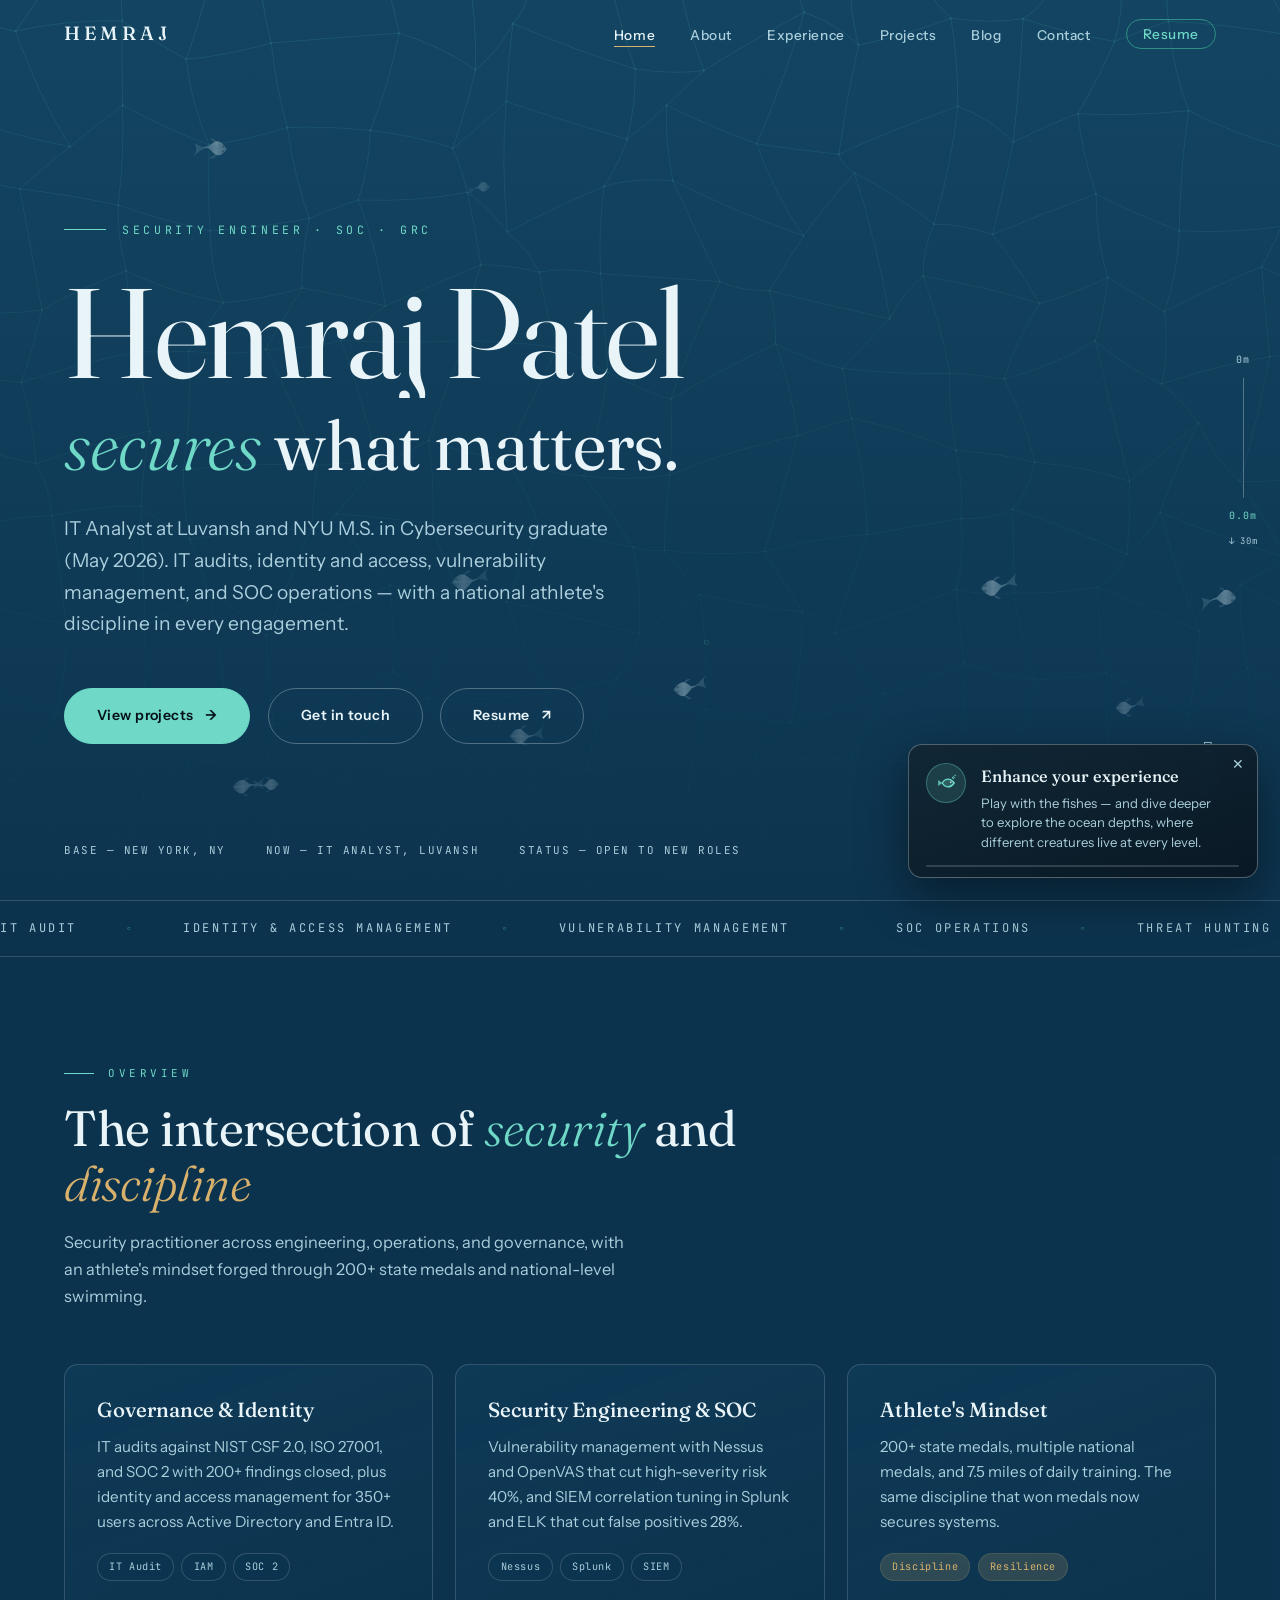
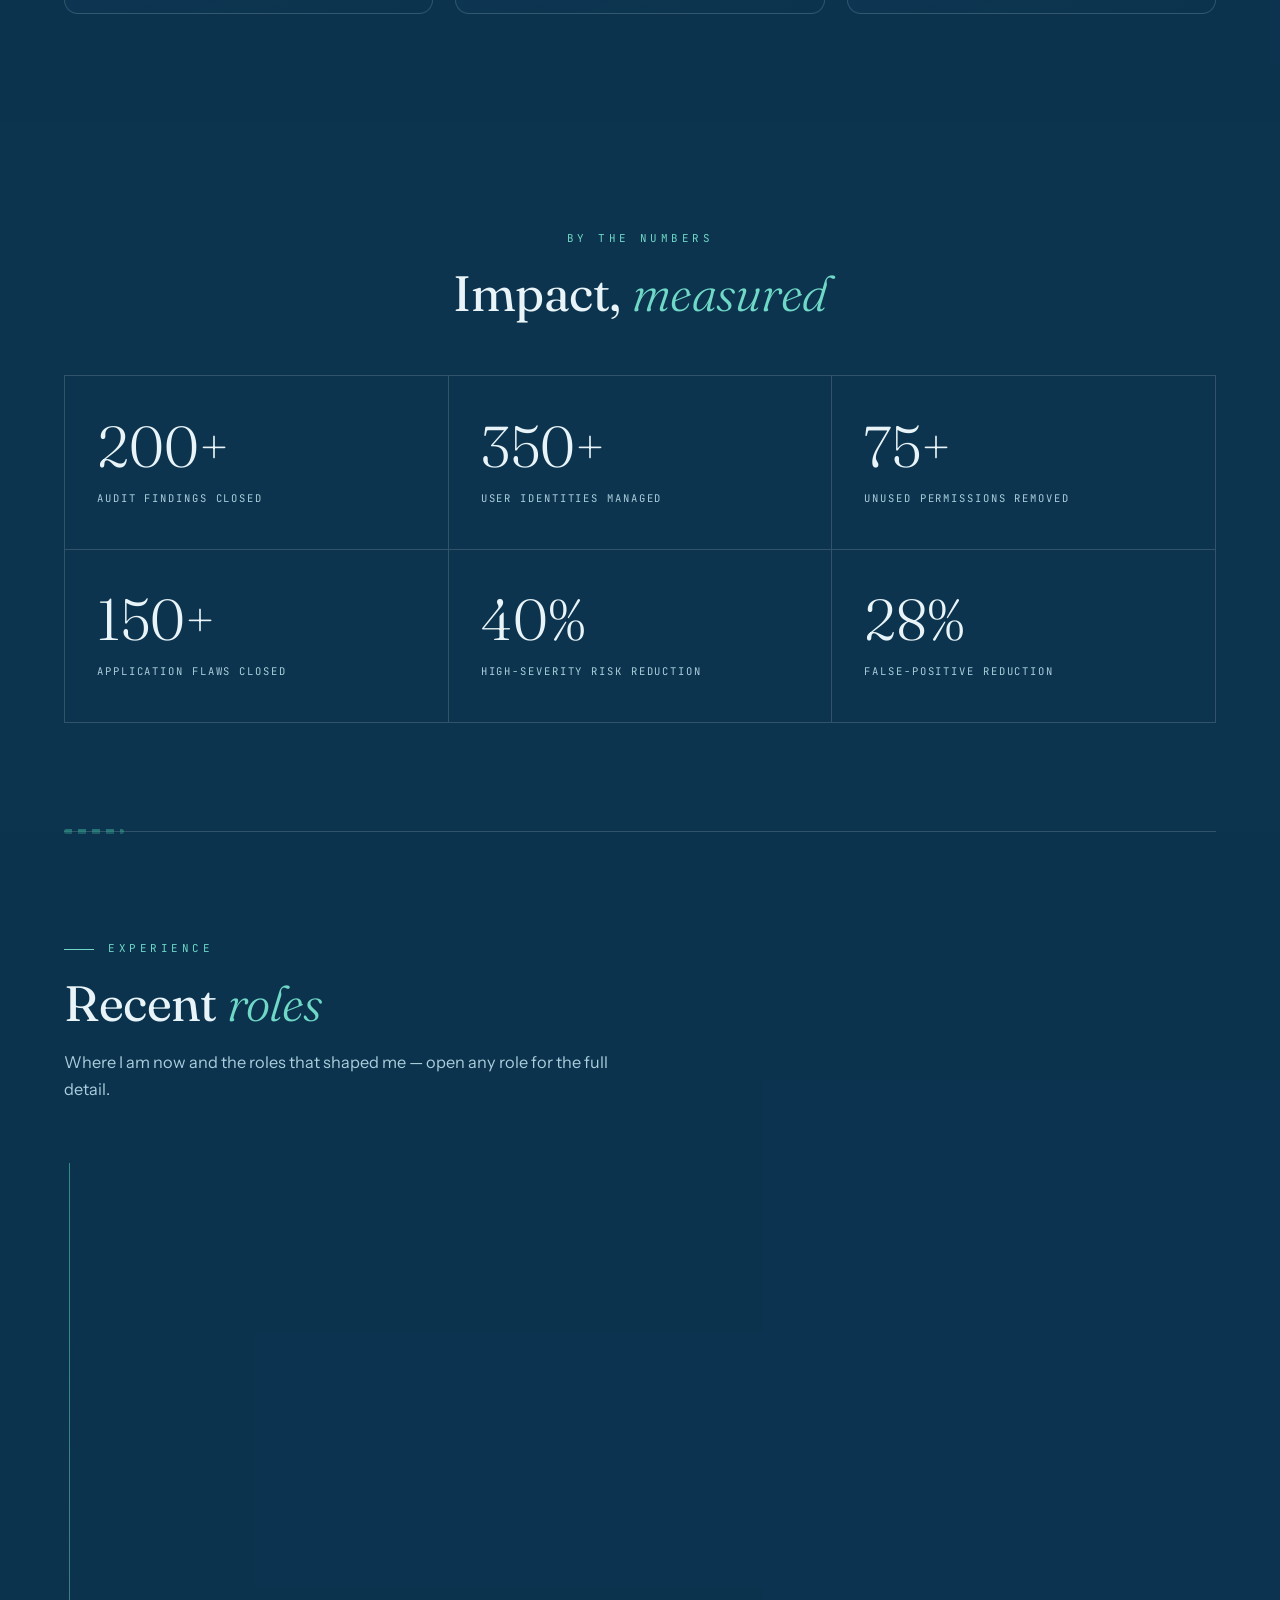
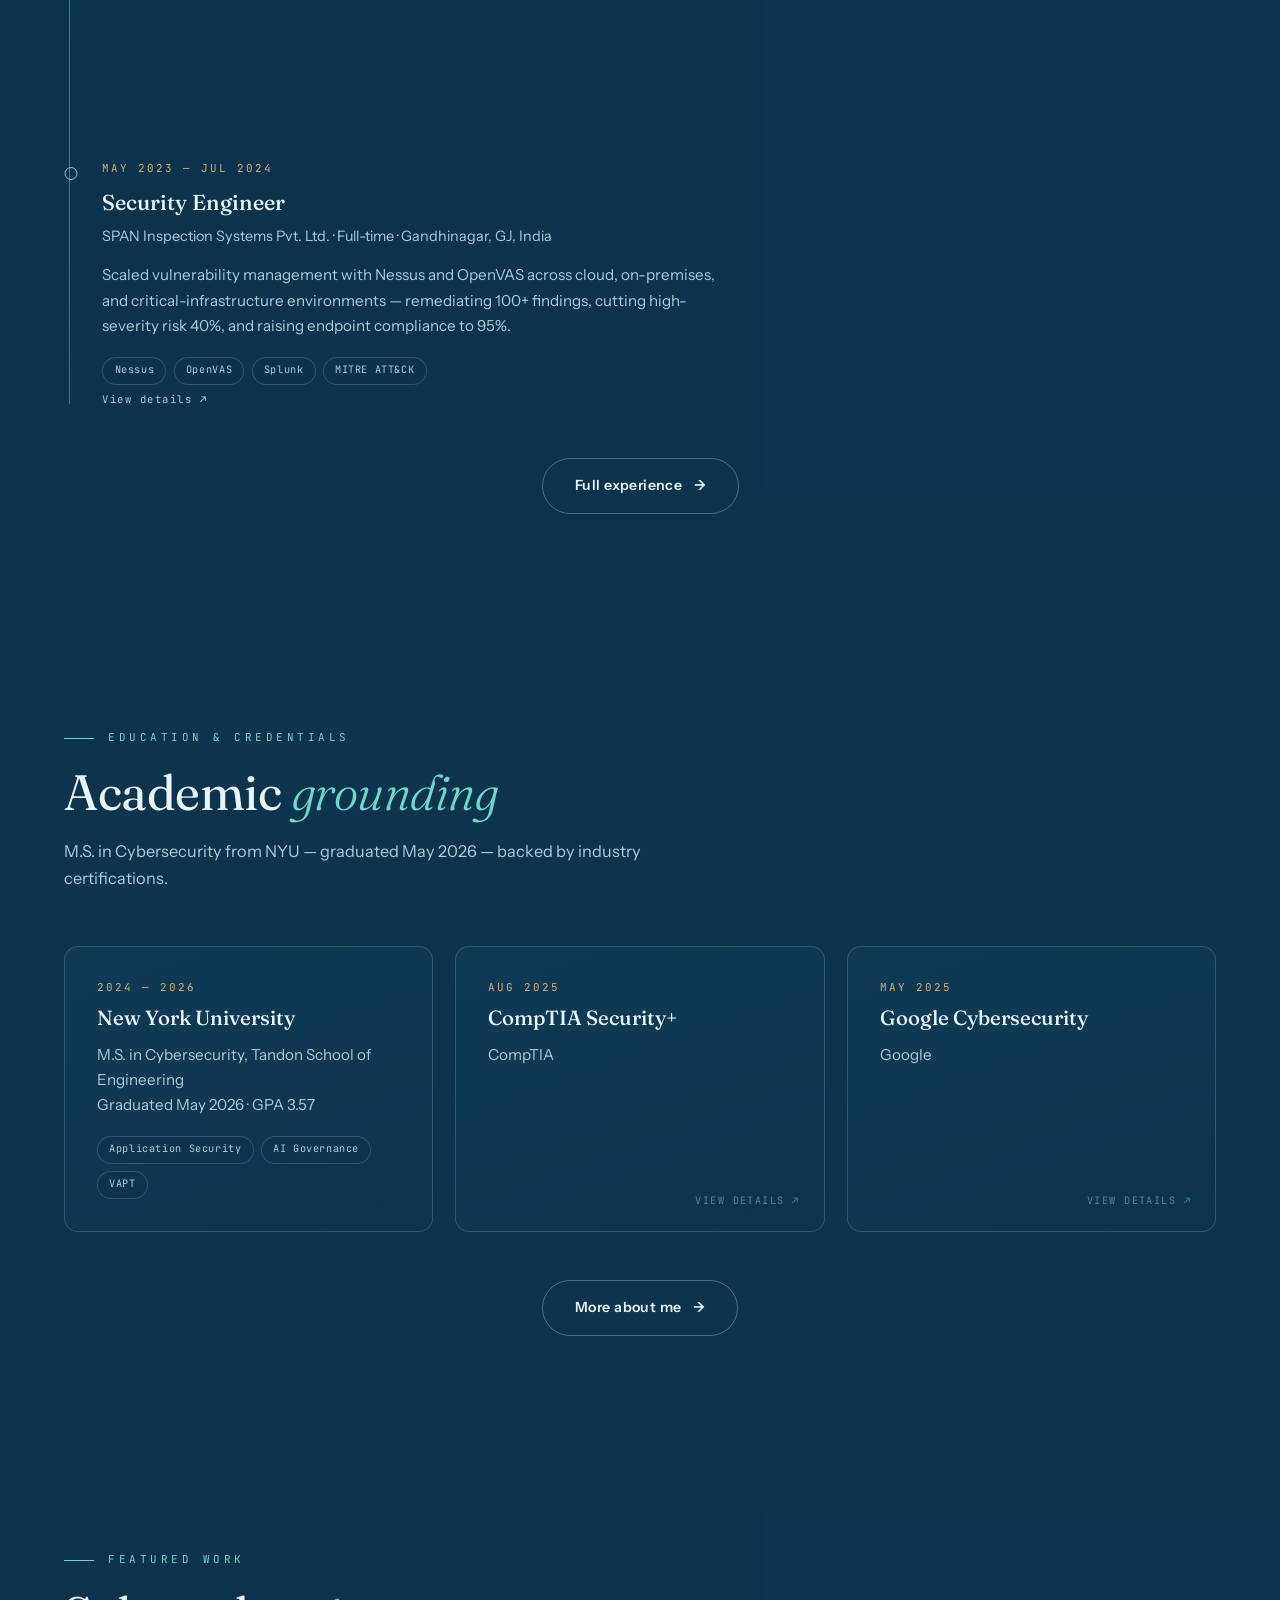
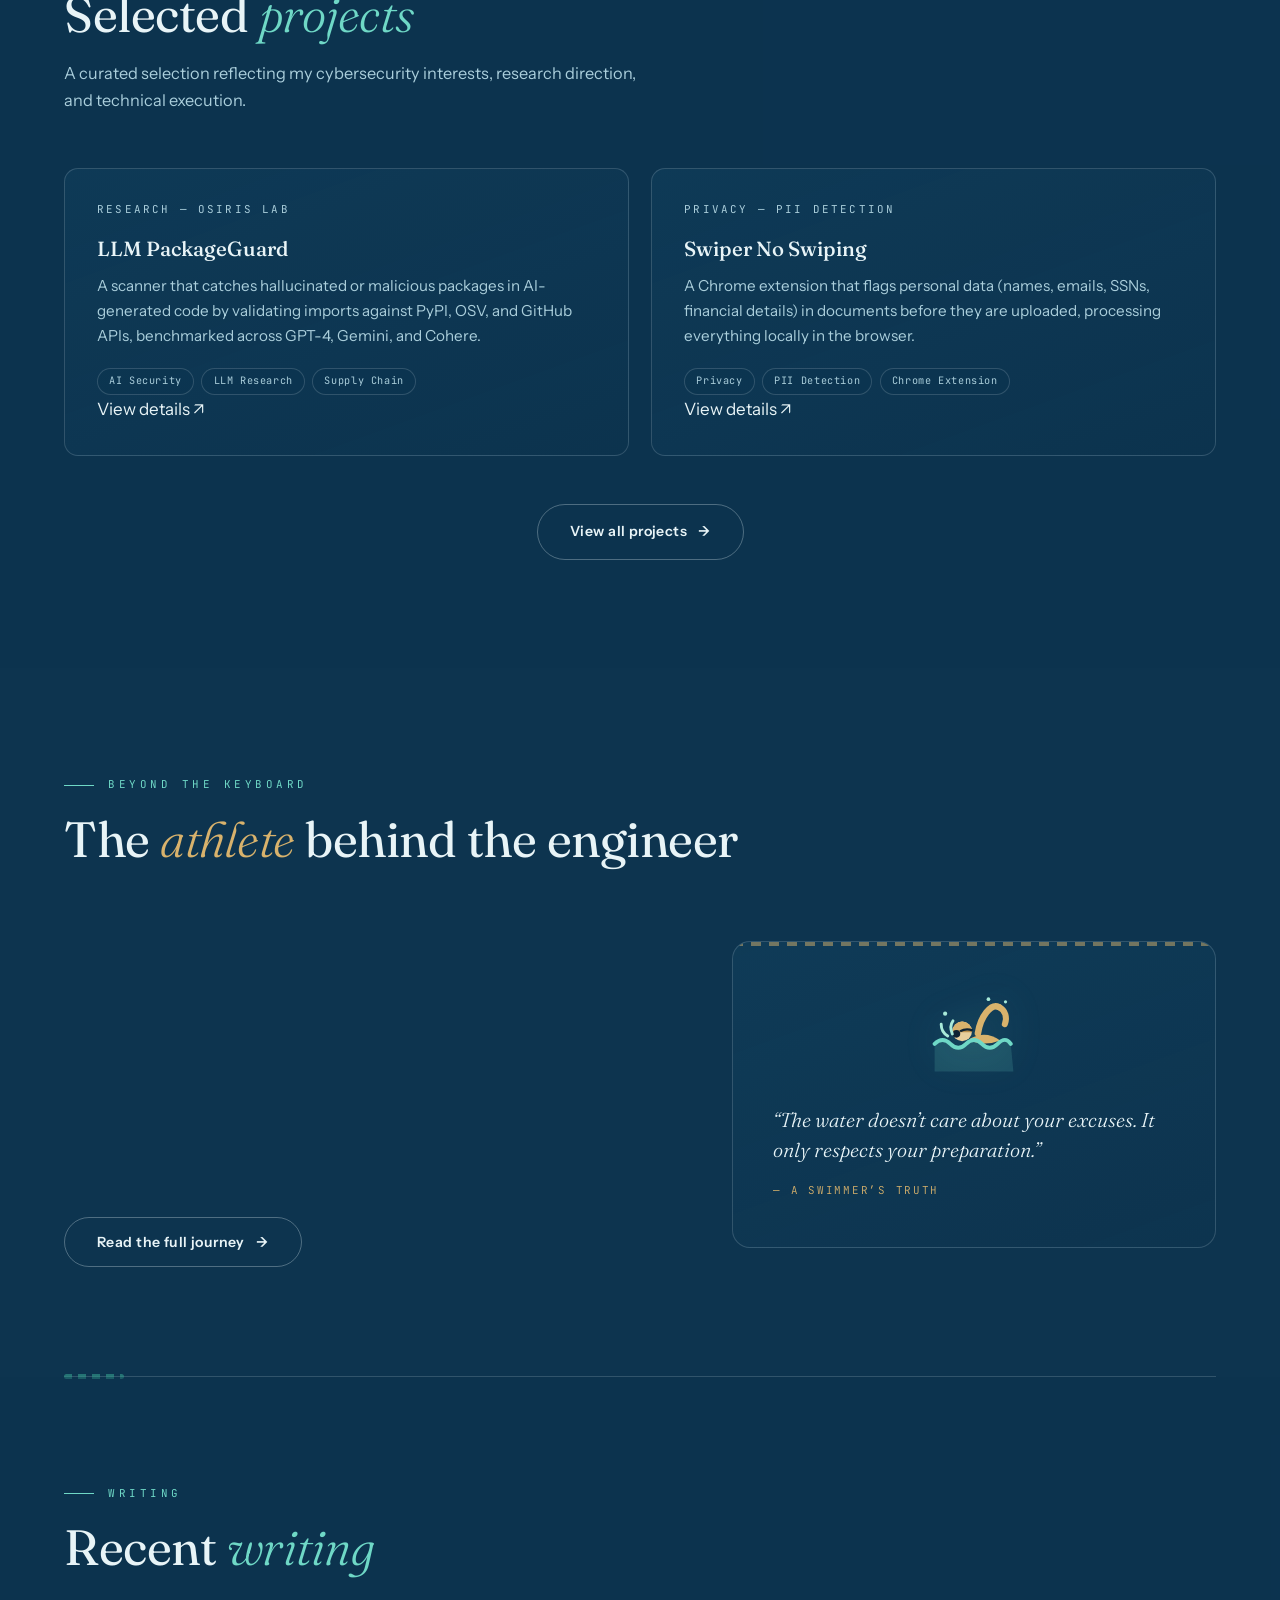
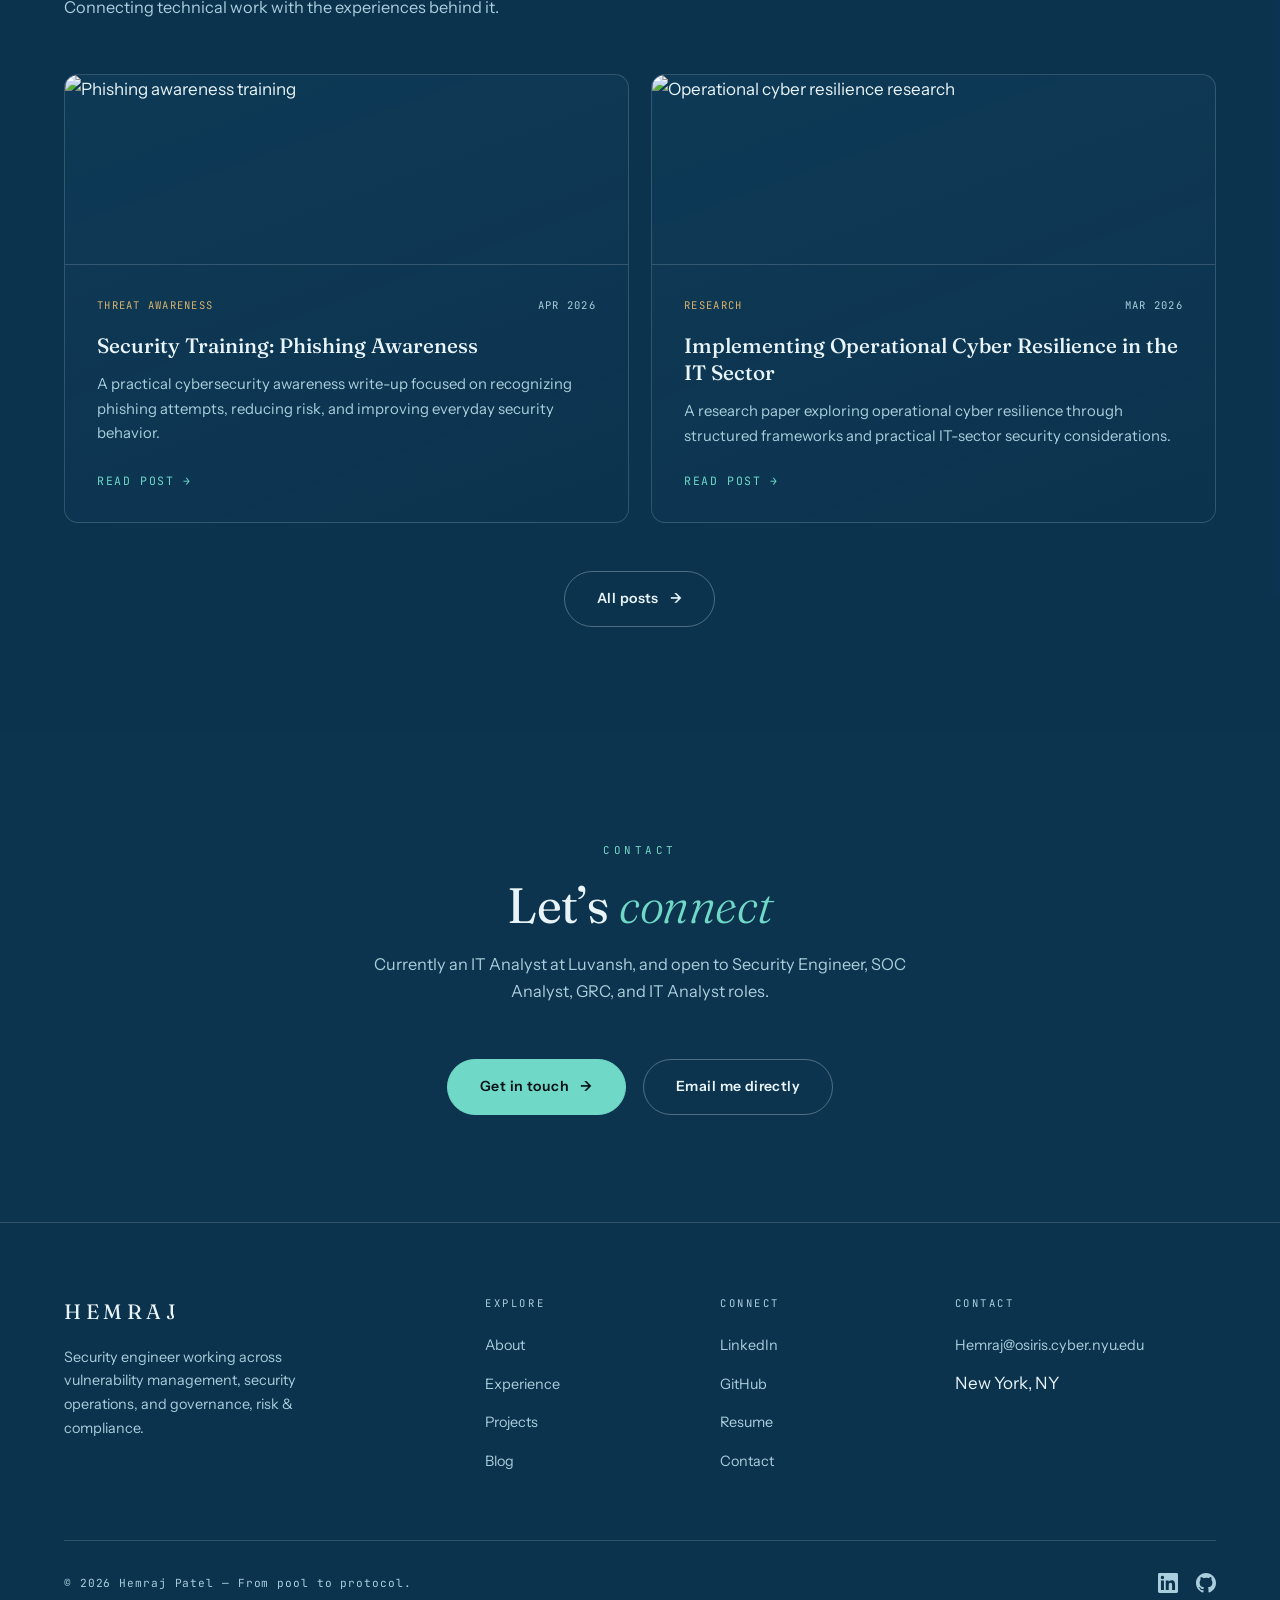
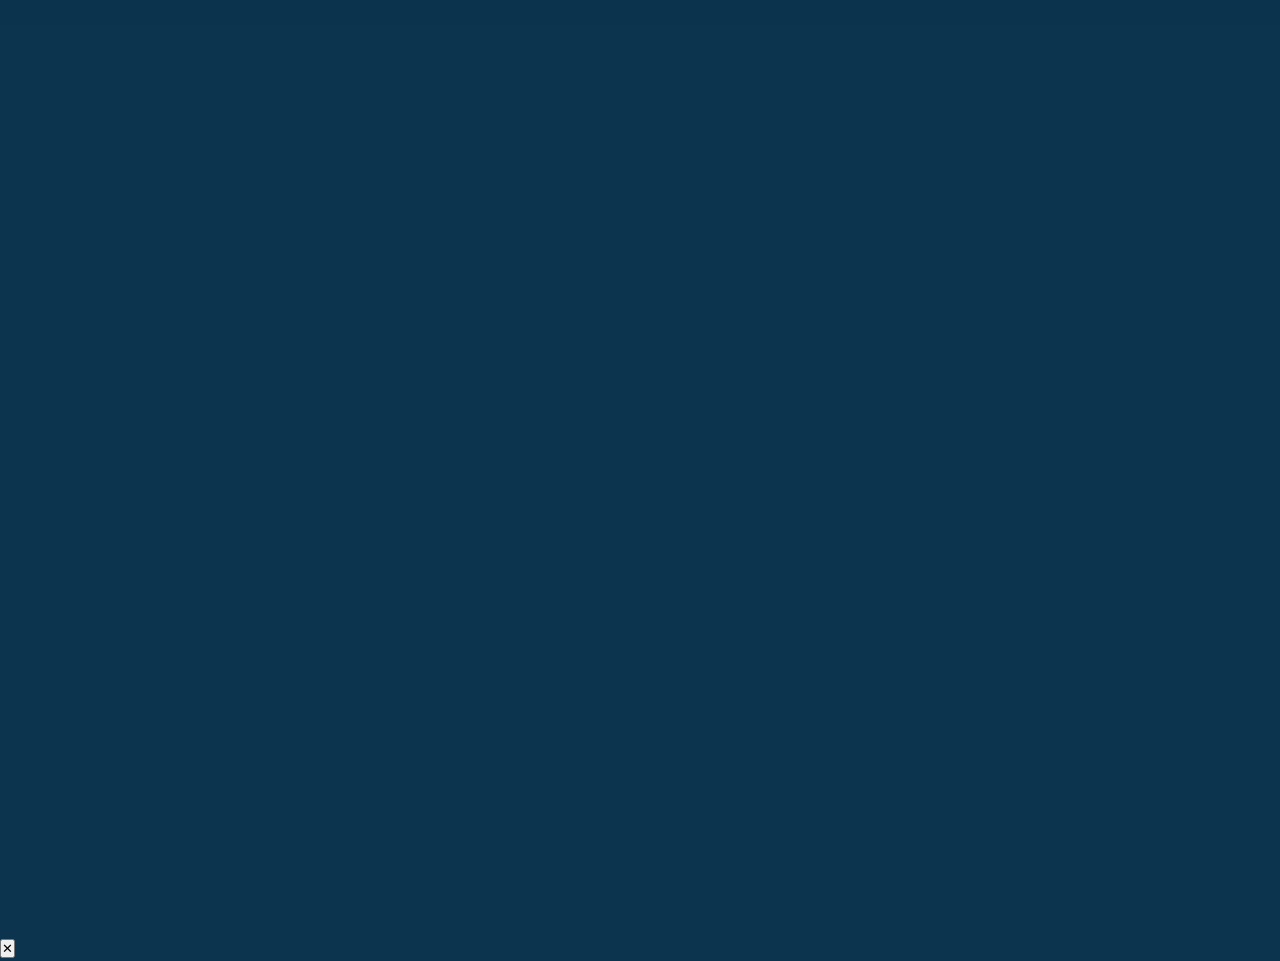
==== index.html @ 375092af "Add Luvansh role, align site with latest resume, fix fish speed on fast screens - Add IT Analyst at " ====
<!DOCTYPE html>
<html lang="en">
<head>
  <meta charset="UTF-8">
  <meta name="viewport" content="width=device-width, initial-scale=1.0">
  <title>Hemraj Patel — Security Engineer · SOC · GRC</title>
  <meta name="description" content="IT Analyst at Luvansh and NYU M.S. in Cybersecurity graduate (May 2026). Security engineering, SOC operations, and governance, risk &amp; compliance.">
  <meta name="theme-color" content="#134563">
  <link rel="canonical" href="https://hemrajpatel.me/">
  <meta property="og:title" content="Hemraj Patel — Security Engineer · SOC · GRC">
  <meta property="og:description" content="IT Analyst at Luvansh and NYU M.S. in Cybersecurity graduate (May 2026). Security engineering, SOC operations, and governance, risk &amp; compliance.">
  <meta property="og:type" content="website">
  <meta property="og:site_name" content="Hemraj Patel">
  <meta property="og:url" content="https://hemrajpatel.me/">
  <meta property="og:image" content="https://hemrajpatel.me/media/og-image.png">
  <meta property="og:image:width" content="1200">
  <meta property="og:image:height" content="630">
  <meta property="og:image:alt" content="Hemraj Patel — secures what matters.">
  <meta name="twitter:card" content="summary_large_image">
  <meta name="twitter:title" content="Hemraj Patel — Security Engineer · SOC · GRC">
  <meta name="twitter:description" content="IT Analyst at Luvansh and NYU M.S. in Cybersecurity graduate (May 2026). Security engineering, SOC operations, and governance, risk &amp; compliance.">
  <meta name="twitter:image" content="https://hemrajpatel.me/media/og-image.png">
  <link rel="icon" href="data:image/svg+xml,%3Csvg xmlns='http://www.w3.org/2000/svg' viewBox='0 0 64 64'%3E%3Crect width='64' height='64' rx='14' fill='%23081521'/%3E%3Cpath d='M32 8 L52 15 V30 C52 44 43 52 32 56 C21 52 12 44 12 30 V15 Z' fill='none' stroke='%236fd8c6' stroke-width='3.5' stroke-linejoin='round'/%3E%3Cpath d='M23 31 L29 37 L42 24' fill='none' stroke='%23d8b26c' stroke-width='4' stroke-linecap='round' stroke-linejoin='round'/%3E%3C/svg%3E">
  <link rel="stylesheet" href="css/style.css">
  <link rel="stylesheet" href="css/ui.css">
  <!-- the intro loader plays once per visit; later pages skip it -->
  <script>try { if (sessionStorage.getItem('hp-dived')) document.documentElement.classList.add('dived'); } catch (e) {}</script>
</head>
<body>
  <div class="loader">
    <div class="loader-text">HEMRAJ</div>
    <div class="loader-bar"></div>
  </div>

  <canvas id="caustics-canvas" aria-hidden="true"></canvas>

  <nav class="navbar">
    <a href="./" class="nav-logo">HEMRAJ</a>
    <ul class="nav-links">
      <li><a href="./" class="active">Home</a></li>
      <li><a href="about">About</a></li>
      <li><a href="experience">Experience</a></li>
      <li><a href="projects">Projects</a></li>
      <li><a href="blog">Blog</a></li>
      <li><a href="contact">Contact</a></li>
      <li><a href="media/Hemraj_Patel_Resume.pdf" class="nav-resume" target="_blank" rel="noopener">Resume</a></li>
    </ul>
    <button class="mobile-menu-btn" aria-label="Toggle menu" aria-expanded="false">
      <svg width="24" height="24" fill="none" stroke="currentColor" stroke-width="2" viewBox="0 0 24 24"><path stroke-linecap="round" stroke-linejoin="round" d="M4 6h16M4 12h16M4 18h16"/></svg>
    </button>
  </nav>

  <header class="hero">
    <div class="hero-content">
      <div class="hero-label">Security Engineer &middot; SOC &middot; GRC</div>
      <h1 class="hero-title">
        <span class="line line-name"><span>Hemraj Patel</span></span>
        <span class="line line-tag"><span><em class="accent">secures</em> what matters.</span></span>
      </h1>
      <p class="hero-subtitle">IT Analyst at Luvansh and NYU M.S. in Cybersecurity graduate (May 2026). IT audits, identity and access, vulnerability management, and SOC operations — with a national athlete's discipline in every engagement.</p>
      <div class="hero-cta">
        <a href="projects" class="btn btn-primary">View projects <span class="arrow">→</span></a>
        <a href="contact" class="btn btn-outline">Get in touch</a>
        <a href="media/Hemraj_Patel_Resume.pdf" class="btn btn-outline" target="_blank" rel="noopener">Resume <span aria-hidden="true">&#8599;</span></a>
      </div>
    </div>
    <div class="hero-meta">
      <span>Base — <b>New York, NY</b></span>
      <span>Now — <b>IT Analyst, Luvansh</b></span>
      <span>Status — <b>Open to new roles</b></span>
    </div>
    <div class="scroll-hint">Descend</div>
  </header>

  <div class="marquee" aria-hidden="true">
    <div class="marquee-track">
      <span class="marquee-item">IT Audit</span>
      <span class="marquee-item">Identity &amp; Access Management</span>
      <span class="marquee-item">Vulnerability Management</span>
      <span class="marquee-item">SOC Operations</span>
      <span class="marquee-item">Threat Hunting</span>
      <span class="marquee-item">NIST CSF 2.0</span>
      <span class="marquee-item">ISO 27001</span>
      <span class="marquee-item">MITRE ATT&amp;CK</span>
      <span class="marquee-item">Splunk</span>
      <span class="marquee-item">LLM Security</span>
      <span class="marquee-item">Python Automation</span>
    </div>
  </div>

  <section class="section section-alt">
    <div class="section-header reveal">
      <span class="section-label">Overview</span>
      <h2 class="section-title">The intersection of <em>security</em> and <em class="gold">discipline</em></h2>
      <p class="section-desc">Security practitioner across engineering, operations, and governance, with an athlete's mindset forged through 200+ state medals and national-level swimming.</p>
    </div>
    <div class="grid-3 stagger-children">
      <div class="card reveal">
        <div class="card-title">Governance &amp; Identity</div>
        <p class="card-text">IT audits against NIST CSF 2.0, ISO 27001, and SOC 2 with 200+ findings closed, plus identity and access management for 350+ users across Active Directory and Entra ID.</p>
        <div class="card-tags">
          <span class="tag">IT Audit</span>
          <span class="tag">IAM</span>
          <span class="tag">SOC 2</span>
        </div>
      </div>
      <div class="card reveal">
        <div class="card-title">Security Engineering &amp; SOC</div>
        <p class="card-text">Vulnerability management with Nessus and OpenVAS that cut high-severity risk 40%, and SIEM correlation tuning in Splunk and ELK that cut false positives 28%.</p>
        <div class="card-tags">
          <span class="tag">Nessus</span>
          <span class="tag">Splunk</span>
          <span class="tag">SIEM</span>
        </div>
      </div>
      <div class="card reveal">
        <div class="card-title">Athlete's Mindset</div>
        <p class="card-text">200+ state medals, multiple national medals, and 7.5 miles of daily training. The same discipline that won medals now secures systems.</p>
        <div class="card-tags">
          <span class="tag gold">Discipline</span>
          <span class="tag gold">Resilience</span>
        </div>
      </div>
    </div>
  </section>

  <section class="section">
    <div class="section-header center reveal">
      <span class="section-label">By the numbers</span>
      <h2 class="section-title">Impact, <em>measured</em></h2>
    </div>
    <div class="stats-grid stagger-children">
      <div class="stat-item reveal">
        <div class="stat-number" data-target="200" data-suffix="+">0</div>
        <div class="stat-label">Audit findings closed</div>
      </div>
      <div class="stat-item reveal">
        <div class="stat-number" data-target="350" data-suffix="+">0</div>
        <div class="stat-label">User identities managed</div>
      </div>
      <div class="stat-item reveal">
        <div class="stat-number" data-target="75" data-suffix="+">0</div>
        <div class="stat-label">Unused permissions removed</div>
      </div>
      <div class="stat-item reveal">
        <div class="stat-number" data-target="150" data-suffix="+">0</div>
        <div class="stat-label">Application flaws closed</div>
      </div>
      <div class="stat-item reveal">
        <div class="stat-number" data-target="40" data-suffix="%">0</div>
        <div class="stat-label">High-severity risk reduction</div>
      </div>
      <div class="stat-item reveal">
        <div class="stat-number" data-target="28" data-suffix="%">0</div>
        <div class="stat-label">False-positive reduction</div>
      </div>
    </div>
  </section>

  <div class="lane-divider"></div>

  <section class="section section-alt">
    <div class="section-header reveal">
      <span class="section-label">Experience</span>
      <h2 class="section-title">Recent <em>roles</em></h2>
      <p class="section-desc">Where I am now and the roles that shaped me — open any role for the full detail.</p>
    </div>
    <div class="timeline">
      <div class="timeline-item reveal" data-modal="exp-luvansh">
        <div class="timeline-date">Jul 2026 — Present</div>
        <div class="timeline-title">IT Analyst</div>
        <div class="timeline-org">Luvansh &middot; Full-time &middot; New York, NY</div>
        <div class="timeline-desc">
          <p>Run internal IT audits against NIST CSF 2.0, ISO 27001, and SOC 2, manage identity and access for 350+ users across Active Directory and Entra ID, and test an AI chatbot for prompt injection and jailbreaks.</p>
          <div class="card-tags">
            <span class="tag">IT Audit</span>
            <span class="tag">IAM</span>
            <span class="tag">Entra ID</span>
            <span class="tag">AI Red Teaming</span>
          </div>
          <span class="card-more">View details <span aria-hidden="true">&#8599;</span></span>
        </div>
      </div>
      <div class="timeline-item reveal" data-modal="exp-nyu-research">
        <div class="timeline-date">Sep 2024 — May 2026</div>
        <div class="timeline-title">Security Research Assistant</div>
        <div class="timeline-org">New York University &middot; Part-time &middot; New York, NY</div>
        <div class="timeline-desc">
          <p>Led governance and audit-readiness work that raised compliance posture 20%, ran security awareness workshops that lifted phishing detection 30%, and researched adversarial ML threats at the NYU Osiris Lab.</p>
          <div class="card-tags">
            <span class="tag">GRC</span>
            <span class="tag">Security Awareness</span>
            <span class="tag">Adversarial ML</span>
          </div>
          <span class="card-more">View details <span aria-hidden="true">&#8599;</span></span>
        </div>
      </div>
      <div class="timeline-item reveal" data-modal="exp-span">
        <div class="timeline-date">May 2023 — Jul 2024</div>
        <div class="timeline-title">Security Engineer</div>
        <div class="timeline-org">SPAN Inspection Systems Pvt. Ltd. &middot; Full-time &middot; Gandhinagar, GJ, India</div>
        <div class="timeline-desc">
          <p>Scaled vulnerability management with Nessus and OpenVAS across cloud, on-premises, and critical-infrastructure environments — remediating 100+ findings, cutting high-severity risk 40%, and raising endpoint compliance to 95%.</p>
          <div class="card-tags">
            <span class="tag">Nessus</span>
            <span class="tag">OpenVAS</span>
            <span class="tag">Splunk</span>
            <span class="tag">MITRE ATT&amp;CK</span>
          </div>
          <span class="card-more">View details <span aria-hidden="true">&#8599;</span></span>
        </div>
      </div>
    </div>
    <div class="text-center mt-3 reveal">
      <a href="experience" class="btn btn-outline">Full experience <span class="arrow">→</span></a>
    </div>
  </section>

  <section class="section">
    <div class="section-header reveal">
      <span class="section-label">Education &amp; credentials</span>
      <h2 class="section-title">Academic <em>grounding</em></h2>
      <p class="section-desc">M.S. in Cybersecurity from NYU — graduated May 2026 — backed by industry certifications.</p>
    </div>
    <div class="grid-3 stagger-children">
      <div class="card reveal">
        <div class="timeline-date">2024 — 2026</div>
        <div class="card-title">New York University</div>
        <p class="card-text">M.S. in Cybersecurity, Tandon School of Engineering<br>Graduated May 2026 &middot; GPA 3.57</p>
        <div class="card-tags">
          <span class="tag">Application Security</span>
          <span class="tag">AI Governance</span>
          <span class="tag">VAPT</span>
        </div>
      </div>
      <div class="card reveal" data-modal="cert-security-plus">
        <div class="timeline-date">Aug 2025</div>
        <div class="card-title">CompTIA Security+</div>
        <p class="card-text">CompTIA</p>
      </div>
      <div class="card reveal" data-modal="cert-google">
        <div class="timeline-date">May 2025</div>
        <div class="card-title">Google Cybersecurity</div>
        <p class="card-text">Google</p>
      </div>
    </div>
    <div class="text-center mt-3 reveal">
      <a href="about" class="btn btn-outline">More about me <span class="arrow">→</span></a>
    </div>
  </section>

  <section class="section section-alt">
    <div class="section-header reveal">
      <span class="section-label">Featured work</span>
      <h2 class="section-title">Selected <em>projects</em></h2>
      <p class="section-desc">A curated selection reflecting my cybersecurity interests, research direction, and technical execution.</p>
    </div>
    <div class="grid-2 stagger-children">
      <div class="card project-card reveal" data-modal="project-llm">
        <span class="project-index">RESEARCH — OSIRIS LAB</span>
        <div class="card-title">LLM PackageGuard</div>
        <p class="card-text">A scanner that catches hallucinated or malicious packages in AI-generated code by validating imports against PyPI, OSV, and GitHub APIs, benchmarked across GPT-4, Gemini, and Cohere.</p>
        <div class="card-tags">
          <span class="tag">AI Security</span>
          <span class="tag">LLM Research</span>
          <span class="tag">Supply Chain</span>
        </div>
        <span class="card-more">View details <span aria-hidden="true">&#8599;</span></span>
      </div>
      <div class="card project-card reveal" data-modal="project-swiper">
        <span class="project-index">PRIVACY — PII DETECTION</span>
        <div class="card-title">Swiper No Swiping</div>
        <p class="card-text">A Chrome extension that flags personal data (names, emails, SSNs, financial details) in documents before they are uploaded, processing everything locally in the browser.</p>
        <div class="card-tags">
          <span class="tag">Privacy</span>
          <span class="tag">PII Detection</span>
          <span class="tag">Chrome Extension</span>
        </div>
        <span class="card-more">View details <span aria-hidden="true">&#8599;</span></span>
      </div>
    </div>
    <div class="text-center mt-3 reveal">
      <a href="projects" class="btn btn-outline">View all projects <span class="arrow">→</span></a>
    </div>
  </section>

  <section class="section">
    <div class="section-header reveal">
      <span class="section-label">Beyond the keyboard</span>
      <h2 class="section-title">The <em class="gold">athlete</em> behind the engineer</h2>
    </div>
    <div class="split-layout">
      <div class="split-content reveal">
        <h3>From Pool to Protocol</h3>
        <p>Fifteen years of competitive swimming — <strong>200+ state medals, multiple national medals</strong>, and up to 7.5 miles of training a day — forged the discipline, pressure management, and long-game mindset I now bring to security work.</p>
        <p>The last national medal came in 2023. The training never really stopped; it just changed pools.</p>
        <div class="card-tags" style="margin-bottom: 1.8rem;">
          <span class="tag gold">Discipline</span>
          <span class="tag gold">Pressure Management</span>
          <span class="tag gold">The Long Game</span>
        </div>
        <button type="button" class="btn btn-outline" data-modal="athletics-journey">Read the full journey <span class="arrow">→</span></button>
      </div>
      <div class="athletics-visual reveal" style="--d: 0.15s;">
        <div class="icon">
          <svg viewBox="0 0 64 64" fill="none" xmlns="http://www.w3.org/2000/svg" role="img" aria-label="Freestyle swimmer">
            <!-- recovery arm: shoulder, high elbow, hand reaching over -->
            <path d="M35 33 C37 20, 45 10, 51 13" stroke="#d8b26c" stroke-width="5" stroke-linecap="round"/>
            <path d="M51 13 C56 15.5, 57.5 21, 55.5 26" stroke="#d8b26c" stroke-width="4.6" stroke-linecap="round"/>
            <!-- back breaking the surface -->
            <path d="M29 37 Q41 30.5 52 38.5 Q42 42.5 31 39.5 Z" fill="#d8b26c"/>
            <!-- head: swim cap, goggles, cheek in the water -->
            <circle cx="23" cy="31.5" r="7.5" fill="#e8ce9d"/>
            <path d="M15.5 31.5 A7.5 7.5 0 0 1 30.5 31.5 Z" fill="#d8b26c"/>
            <path d="M15.5 31.5 L30.5 31.5" stroke="#b98f4f" stroke-width="1.4"/>
            <circle cx="18.6" cy="33.4" r="2.9" fill="#0e2233"/>
            <path d="M21.4 31.4 Q26 29 30.9 30.8" stroke="#0e2233" stroke-width="1.8"/>
            <!-- water: filled, so the body sits IN it -->
            <path d="M2 41 q6 -6 12 0 t12 0 t12 0 t12 0 t10 0 L62 62 L2 62 Z" fill="rgba(111,216,198,0.16)"/>
            <path d="M2 41 q6 -6 12 0 t12 0 t12 0 t12 0 t10 0" stroke="#6fd8c6" stroke-width="3" stroke-linecap="round"/>
            <!-- splash + droplets -->
            <path d="M12 35 q-5 -3 -5 -9 M15.5 33.5 q-2.5 -6 0.5 -10" stroke="#a9ead9" stroke-width="2.2" stroke-linecap="round"/>
            <circle cx="10" cy="18" r="1.6" fill="#a9ead9"/>
            <circle cx="43" cy="7" r="1.4" fill="#a9ead9"/>
            <circle cx="56" cy="9" r="1.2" fill="#a9ead9"/>
          </svg>
        </div>
        <div class="athletics-quote">
          &ldquo;The water doesn&rsquo;t care about your excuses. It only respects your preparation.&rdquo;
          <cite>— A swimmer&rsquo;s truth</cite>
        </div>
      </div>
    </div>
  </section>

  <div class="lane-divider"></div>

  <section class="section section-alt">
    <div class="section-header reveal">
      <span class="section-label">Writing</span>
      <h2 class="section-title">Recent <em>writing</em></h2>
      <p class="section-desc">Connecting technical work with the experiences behind it.</p>
    </div>
    <div class="grid-2 stagger-children">
      <article class="blog-card reveal" data-modal="blog-phishing">
        <div class="blog-card-media"><img src="media/blog/phishing-awareness.jpg" alt="Phishing awareness training" loading="lazy"></div>
        <div class="blog-card-content">
          <div class="blog-card-meta">
            <span>Threat Awareness</span>
            <span>Apr 2026</span>
          </div>
          <h3 class="blog-card-title">Security Training: Phishing Awareness</h3>
          <p class="blog-card-excerpt">A practical cybersecurity awareness write-up focused on recognizing phishing attempts, reducing risk, and improving everyday security behavior.</p>
          <a href="#" class="blog-card-link">Read post →</a>
        </div>
      </article>
      <article class="blog-card reveal" data-modal="blog-resilience">
        <div class="blog-card-media"><img src="media/blog/cyber-resilience.jpg" alt="Operational cyber resilience research" loading="lazy"></div>
        <div class="blog-card-content">
          <div class="blog-card-meta">
            <span>Research</span>
            <span>Mar 2026</span>
          </div>
          <h3 class="blog-card-title">Implementing Operational Cyber Resilience in the IT Sector</h3>
          <p class="blog-card-excerpt">A research paper exploring operational cyber resilience through structured frameworks and practical IT-sector security considerations.</p>
          <a href="#" class="blog-card-link">Read post →</a>
        </div>
      </article>
    </div>
    <div class="text-center mt-3 reveal">
      <a href="blog" class="btn btn-outline">All posts <span class="arrow">→</span></a>
    </div>
  </section>

  <section class="section">
    <div class="section-header center reveal">
      <span class="section-label">Contact</span>
      <h2 class="section-title">Let&rsquo;s <em>connect</em></h2>
      <p class="section-desc">Currently an IT Analyst at Luvansh, and open to Security Engineer, SOC Analyst, GRC, and IT Analyst roles.</p>
    </div>
    <div class="reveal" style="display: flex; gap: 1.1rem; justify-content: center; flex-wrap: wrap;">
      <a href="contact" class="btn btn-primary">Get in touch <span class="arrow">→</span></a>
      <a href="mailto:Hemraj@osiris.cyber.nyu.edu" class="btn btn-outline">Email me directly</a>
    </div>
  </section>

  <footer class="footer">
    <div class="footer-content">
      <div>
        <div class="footer-brand">HEMRAJ</div>
        <p class="footer-desc">Security engineer working across vulnerability management, security operations, and governance, risk &amp; compliance.</p>
      </div>
      <div>
        <div class="footer-heading">Explore</div>
        <ul class="footer-links">
          <li><a href="about">About</a></li>
          <li><a href="experience">Experience</a></li>
          <li><a href="projects">Projects</a></li>
          <li><a href="blog">Blog</a></li>
        </ul>
      </div>
      <div>
        <div class="footer-heading">Connect</div>
        <ul class="footer-links">
          <li><a href="https://www.linkedin.com/in/hemraj-patel/" target="_blank" rel="noopener">LinkedIn</a></li>
          <li><a href="https://github.com/Hemraj-Patel" target="_blank" rel="noopener">GitHub</a></li>
          <li><a href="media/Hemraj_Patel_Resume.pdf" target="_blank" rel="noopener">Resume</a></li>
          <li><a href="contact">Contact</a></li>
        </ul>
      </div>
      <div>
        <div class="footer-heading">Contact</div>
        <ul class="footer-links">
          <li><a href="mailto:Hemraj@osiris.cyber.nyu.edu">Hemraj@osiris.cyber.nyu.edu</a></li>
          <li>New York, NY</li>
        </ul>
      </div>
    </div>
    <div class="footer-bottom">
      <div class="footer-copyright">&copy; 2026 Hemraj Patel — From pool to protocol.</div>
      <div class="footer-social">
        <a href="https://www.linkedin.com/in/hemraj-patel/" target="_blank" rel="noopener" aria-label="LinkedIn">
          <svg width="20" height="20" fill="currentColor" viewBox="0 0 24 24"><path d="M20.447 20.452h-3.554v-5.569c0-1.328-.027-3.037-1.852-3.037-1.853 0-2.136 1.445-2.136 2.939v5.667H9.351V9h3.414v1.561h.046c.477-.9 1.637-1.85 3.37-1.85 3.601 0 4.267 2.37 4.267 5.455v6.286zM5.337 7.433a2.062 2.062 0 01-2.063-2.065 2.064 2.064 0 112.063 2.065zm1.782 13.019H3.555V9h3.564v11.452zM22.225 0H1.771C.792 0 0 .774 0 1.729v20.542C0 23.227.792 24 1.771 24h20.451C23.2 24 24 23.227 24 22.271V1.729C24 .774 23.2 0 22.222 0h.003z"/></svg>
        </a>
        <a href="https://github.com/Hemraj-Patel" target="_blank" rel="noopener" aria-label="GitHub">
          <svg width="20" height="20" fill="currentColor" viewBox="0 0 24 24"><path d="M12 0C5.374 0 0 5.373 0 12c0 5.302 3.438 9.8 8.207 11.387.599.111.793-.261.793-.577v-2.234c-3.338.726-4.033-1.416-4.033-1.416-.546-1.387-1.333-1.756-1.333-1.756-1.089-.745.083-.729.083-.729 1.205.084 1.839 1.237 1.839 1.237 1.07 1.834 2.807 1.304 3.492.997.107-.775.418-1.305.762-1.604-2.665-.305-5.467-1.334-5.467-5.931 0-1.311.469-2.381 1.236-3.221-.124-.303-.535-1.524.117-3.176 0 0 1.008-.322 3.301 1.23A11.509 11.509 0 0112 5.803c1.02.005 2.047.138 3.006.404 2.291-1.552 3.297-1.23 3.297-1.23.653 1.653.242 2.874.118 3.176.77.84 1.235 1.911 1.235 3.221 0 4.609-2.807 5.624-5.479 5.921.43.372.823 1.102.823 2.222v3.293c0 .319.192.694.801.576C20.566 21.797 24 17.3 24 12c0-6.627-5.373-12-12-12z"/></svg>
        </a>
      </div>
    </div>
  </footer>

  <script src="js/modal-data.js"></script>
  <script src="js/main.js"></script>
  <!-- GoatCounter analytics: privacy-friendly, no cookies -->
  <script data-goatcounter="https://hemrajpatel.goatcounter.com/count"
        async src="//gc.zgo.at/count.js"></script>
</body>
</html>
---- css/style.css ----
/* ============================================================
   HEMRAJ PATEL — Portfolio
   Design system: "Pool at Night"
   Deep abyssal navy · pool-light aqua · medal gold
   Type: Fraunces (display) · Instrument Sans (body) · JetBrains Mono (data)
   ============================================================ */

@import url('https://fonts.googleapis.com/css2?family=Fraunces:ital,opsz,wght@0,9..144,300;0,9..144,400;0,9..144,500;0,9..144,600;1,9..144,300;1,9..144,400;1,9..144,500&family=Instrument+Sans:ital,wght@0,400;0,500;0,600;1,400&family=JetBrains+Mono:wght@300;400;500&display=swap');

:root {
  /* ---- Depth-driven variables (JS updates these on scroll) ----
     Defaults are the deep-water SURFACE (4m). The page darkens
     to the 12m abyss as you descend. */
  --bg-top: rgb(19, 69, 99);
  --bg-bottom: rgb(13, 52, 79);
  --text-strong: rgb(232, 244, 247);
  --text-soft: rgb(170, 206, 219);
  --line: rgba(232, 244, 247, 0.17);
  --line-strong: rgba(232, 244, 247, 0.30);
  --panel: rgba(19, 69, 99, 0.42);
  --panel-2: rgba(13, 52, 79, 0.36);

  /* ---- Fixed accents (tuned for the underwater range) ---- */
  --aqua: #6fd8c6;
  --aqua-deep: #2f8f83;
  --aqua-glow: rgba(111, 216, 198, 0.14);
  --gold: #d8b26c;
  --gold-soft: rgba(216, 178, 108, 0.16);

  /* ---- Semantic aliases mapped onto the depth vars ---- */
  --foam: var(--text-strong);
  --mist: var(--text-soft);
  --mist-dim: var(--text-soft);
  --ink-0: var(--bg-bottom);
  --ink-1: var(--panel);
  --ink-2: var(--panel);
  --ink-3: var(--line-strong);
  --hairline: var(--line);
  --hairline-strong: var(--line-strong);

  --font-display: 'Fraunces', Georgia, serif;
  --font-body: 'Instrument Sans', -apple-system, sans-serif;
  --font-mono: 'JetBrains Mono', 'SF Mono', monospace;

  --ease-out: cubic-bezier(0.19, 1, 0.22, 1);
  --ease-soft: cubic-bezier(0.4, 0, 0.2, 1);

  --pad-x: clamp(1.25rem, 5vw, 5rem);
  --section-y: clamp(5rem, 12vh, 9rem);
}

* { margin: 0; padding: 0; box-sizing: border-box; }

html { scroll-behavior: smooth; }
@media (prefers-reduced-motion: reduce) {
  html { scroll-behavior: auto; }
  *, *::before, *::after {
    animation-duration: 0.01ms !important;
    animation-iteration-count: 1 !important;
    transition-duration: 0.01ms !important;
  }
}

body {
  font-family: var(--font-body);
  background: var(--bg-bottom);
  color: var(--text-strong);
  line-height: 1.65;
  font-size: 1.0625rem;
  overflow-x: hidden;
  -webkit-font-smoothing: antialiased;
  transition: color 0.5s var(--ease-soft);
}
/* Fixed full-viewport dive gradient — the water column you descend through */
body::before {
  content: '';
  position: fixed;
  inset: 0;
  z-index: -2;
  background: linear-gradient(to bottom, var(--bg-top), var(--bg-bottom));
  transition: background 0.5s var(--ease-soft);
}

/* Elements that read from depth vars ease between zones */
.card, .blog-card, .split-visual, .athletics-visual, .navbar,
.section-alt, .footer, .marquee, .stat-item, .tag, .skill-item,
.form-input, .btn-outline, .lane-divider, .timeline::before {
  transition-property: background, border-color, color, box-shadow;
  transition-duration: 0.5s;
  transition-timing-function: var(--ease-soft);
}

::selection { background: var(--aqua); color: #041018; }

::-webkit-scrollbar { width: 6px; }
::-webkit-scrollbar-track { background: transparent; }
::-webkit-scrollbar-thumb { background: var(--line-strong); border-radius: 3px; }
::-webkit-scrollbar-thumb:hover { background: var(--aqua-deep); }

a { color: inherit; text-decoration: none; }
img { max-width: 100%; display: block; }

:focus-visible {
  outline: 2px solid var(--aqua);
  outline-offset: 3px;
  border-radius: 2px;
}

/* ============ LOADER — water level fill ============ */
.loader {
  position: fixed; inset: 0;
  background: linear-gradient(to bottom, rgb(19,69,99), rgb(13,52,79));
  z-index: 10000;
  display: flex; flex-direction: column;
  align-items: center; justify-content: center;
  gap: 1.5rem;
  transition: opacity 0.7s var(--ease-out), visibility 0.7s;
}
.loader.hidden { opacity: 0; visibility: hidden; pointer-events: none; }
/* Later pages of a visit skip the intro (class set by the inline <head> script) */
.dived .loader { display: none; }

.loader-text {
  font-family: var(--font-display);
  font-size: clamp(2rem, 6vw, 3.5rem);
  font-weight: 400;
  letter-spacing: 0.35em;
  padding-left: 0.35em;
  color: transparent;
  background: linear-gradient(to top, var(--aqua) 50%, rgba(234,243,244,0.22) 50%);
  background-size: 100% 200%;
  background-position: 0 0;
  -webkit-background-clip: text;
  background-clip: text;
  animation: waterFill 1.1s var(--ease-soft) forwards;
}
@keyframes waterFill { to { background-position: 0 100%; } }

.loader-bar {
  width: 120px; height: 1px;
  background: var(--hairline);
  position: relative; overflow: hidden;
}
.loader-bar::after {
  content: ''; position: absolute; inset: 0;
  background: var(--aqua);
  transform: translateX(-100%);
  animation: loadSweep 1.1s var(--ease-soft) forwards;
}
@keyframes loadSweep { to { transform: translateX(0); } }

/* ============ CAUSTICS CANVAS ============ */
#caustics-canvas {
  position: fixed; inset: 0;
  width: 100%; height: 100%;
  z-index: -1;
  pointer-events: none;
  opacity: 0.95;
}

/* ============ DEPTH GAUGE (scroll indicator) ============ */
.depth-gauge {
  position: fixed;
  right: 1.4rem; top: 50%;
  transform: translateY(-50%);
  z-index: 90;
  display: flex; flex-direction: column; align-items: center;
  gap: 0.6rem;
  font-family: var(--font-mono);
  font-size: 0.625rem;
  color: var(--mist-dim);
  letter-spacing: 0.1em;
}
.depth-gauge .gauge-track {
  width: 1px; height: 120px;
  background: var(--hairline-strong);
  position: relative;
}
.depth-gauge .gauge-fill {
  position: absolute; top: 0; left: 0;
  width: 100%; height: 0%;
  background: linear-gradient(to bottom, var(--aqua), var(--aqua-deep));
}
.depth-gauge .gauge-value { color: var(--aqua); transition: color 0.3s; }
.depth-gauge .gauge-max {
  font-size: 0.56rem;
  color: var(--mist-dim);
  letter-spacing: 0.08em;
}
@media (max-width: 900px) { .depth-gauge { display: none; } }

/* ============ NAVBAR ============ */
.navbar {
  position: fixed; top: 0; left: 0; right: 0;
  z-index: 100;
  display: flex; align-items: center; justify-content: space-between;
  padding: 1.1rem var(--pad-x);
  transition: background 0.4s var(--ease-soft), border-color 0.4s, padding 0.4s;
  border-bottom: 1px solid transparent;
}
/* NOTE: no backdrop-filter here — a filter on the navbar would make it
   the containing block for the fixed mobile menu inside it, pinning the
   full-screen overlay to the navbar's own box (menu "shifts up" bug).
   The background is opaque anyway, so the blur was invisible. */
.navbar.scrolled {
  background: var(--bg-top);
  border-bottom-color: var(--line);
  padding-top: 0.8rem; padding-bottom: 0.8rem;
}

.nav-logo {
  font-family: var(--font-display);
  font-size: 1.2rem;
  font-weight: 500;
  letter-spacing: 0.22em;
  color: var(--foam);
  display: flex; align-items: baseline; gap: 0.5rem;
}

.nav-links {
  display: flex; align-items: center; gap: 2.2rem;
  list-style: none;
}
.nav-links a {
  font-size: 0.85rem;
  font-weight: 500;
  letter-spacing: 0.04em;
  color: var(--mist);
  position: relative;
  padding: 0.3rem 0;
  transition: color 0.3s;
}
.nav-links a::after {
  content: ''; position: absolute;
  left: 0; bottom: 0;
  width: 100%; height: 1px;
  background: var(--aqua);
  transform: scaleX(0);
  transform-origin: right;
  transition: transform 0.45s var(--ease-out);
}
.nav-links a:hover { color: var(--foam); }
.nav-links a:hover::after { transform: scaleX(1); transform-origin: left; }
.nav-links a.active { color: var(--foam); }
.nav-links a.active::after { transform: scaleX(1); background: var(--gold); }
/* Resume: the one menu item that opens a file, set apart as a pill */
.nav-links a.nav-resume {
  padding: 0.38rem 1rem;
  border: 1px solid var(--aqua-deep);
  border-radius: 100px;
  color: var(--aqua);
  transition: color 0.3s, border-color 0.3s, background 0.3s;
}
.nav-links a.nav-resume::after { display: none; }
.nav-links a.nav-resume:hover { color: var(--foam); border-color: var(--aqua); background: var(--aqua-glow); }

.mobile-menu-btn {
  display: none;
  background: none; border: none;
  color: var(--foam);
  cursor: pointer;
  z-index: 102;
}

@media (max-width: 900px) {
  .mobile-menu-btn { display: block; }
  .nav-links {
    position: fixed; inset: 0;
    background: linear-gradient(to bottom, var(--bg-top), var(--bg-bottom));
    flex-direction: column;
    justify-content: center;
    gap: 2rem;
    opacity: 0; visibility: hidden;
    transition: opacity 0.4s var(--ease-soft), visibility 0.4s;
    z-index: 101;
  }
  .nav-links.open { opacity: 1; visibility: visible; }
  .nav-links a { font-size: 1.4rem; font-family: var(--font-display); font-weight: 400; }
  .nav-links a.nav-resume { padding: 0.45rem 1.6rem; }
}

/* ============ HERO ============ */
.hero {
  position: relative;
  min-height: 100vh;
  display: flex; align-items: center;
  padding: 8rem var(--pad-x) 4rem;
  z-index: 1;
}
.hero-content { max-width: 1100px; }

.hero-label {
  font-family: var(--font-mono);
  font-size: 0.72rem;
  letter-spacing: 0.32em;
  text-transform: uppercase;
  color: var(--aqua);
  margin-bottom: 1.8rem;
  display: flex; align-items: center; gap: 1rem;
}
.hero-label::before {
  content: '';
  width: 42px; height: 1px;
  background: var(--aqua);
}
/* Phones: tighter tracking keeps the role line on one line */
@media (max-width: 480px) {
  .hero-label { letter-spacing: 0.2em; gap: 0.7rem; }
  .hero-label::before { width: 28px; }
}

.hero-title {
  font-family: var(--font-display);
  font-size: clamp(3rem, 9.5vw, 7.5rem);
  font-weight: 400;
  line-height: 1.02;
  letter-spacing: -0.015em;
  margin-bottom: 2rem;
}
/* Two-line hero: the name leads a touch larger,
   the tagline sits smaller beneath it */
.hero-title .line-name { font-size: 1.06em; }
.hero-title .line-tag {
  font-size: 0.58em;
  margin-top: 0.18em;
  letter-spacing: -0.005em;
}
.hero-title .accent {
  font-style: italic;
  font-weight: 300;
  color: var(--aqua);
}
.hero-title .gold { font-style: italic; font-weight: 300; color: var(--gold); }

.hero-title .line {
  display: block;
  overflow: hidden;
}
.hero-title .line > span {
  display: inline-block;
  transform: translateY(110%);
  animation: riseIn 1s var(--ease-out) forwards;
}
.hero-title .line:nth-child(2) > span { animation-delay: 0.12s; }
.hero-title .line:nth-child(3) > span { animation-delay: 0.24s; }
@keyframes riseIn { to { transform: translateY(0); } }

.hero-subtitle {
  font-size: clamp(1rem, 1.6vw, 1.2rem);
  color: var(--mist);
  max-width: 560px;
  margin-bottom: 3rem;
  font-weight: 400;
  opacity: 0;
  animation: fadeUp 0.9s var(--ease-out) 0.5s forwards;
}
@keyframes fadeUp {
  from { opacity: 0; transform: translateY(18px); }
  to { opacity: 1; transform: translateY(0); }
}

.hero-cta {
  display: flex; gap: 1.1rem; flex-wrap: wrap;
  opacity: 0;
  animation: fadeUp 0.9s var(--ease-out) 0.65s forwards;
}

.hero-meta {
  position: absolute;
  bottom: 2.5rem; left: var(--pad-x);
  display: flex; gap: 2.5rem;
  font-family: var(--font-mono);
  font-size: 0.68rem;
  letter-spacing: 0.14em;
  color: var(--mist-dim);
  text-transform: uppercase;
  opacity: 0;
  animation: fadeUp 0.9s var(--ease-out) 0.9s forwards;
}
.hero-meta span b { color: var(--mist); font-weight: 400; }

.scroll-hint {
  position: absolute;
  bottom: 2.5rem; right: var(--pad-x);
  font-family: var(--font-mono);
  font-size: 0.65rem;
  letter-spacing: 0.28em;
  color: var(--mist-dim);
  text-transform: uppercase;
  writing-mode: vertical-rl;
  display: flex; align-items: center; gap: 0.8rem;
  opacity: 0;
  animation: fadeUp 0.9s var(--ease-out) 1s forwards;
}
.scroll-hint::after {
  content: '';
  width: 1px; height: 44px;
  background: linear-gradient(to bottom, var(--mist-dim), transparent);
  animation: dive 2.2s var(--ease-soft) infinite;
}
@keyframes dive {
  0% { transform: scaleY(0); transform-origin: top; }
  45% { transform: scaleY(1); transform-origin: top; }
  55% { transform: scaleY(1); transform-origin: bottom; }
  100% { transform: scaleY(0); transform-origin: bottom; }
}
@media (max-width: 700px) { .hero-meta, .scroll-hint { display: none; } }

/* ============ BUTTONS ============ */
.btn {
  display: inline-flex; align-items: center; gap: 0.7rem;
  font-family: var(--font-body);
  font-size: 0.88rem;
  font-weight: 600;
  letter-spacing: 0.03em;
  padding: 0.95rem 2rem;
  border-radius: 100px;
  cursor: pointer;
  position: relative;
  overflow: hidden;
  transition: color 0.35s var(--ease-soft), border-color 0.35s, transform 0.25s var(--ease-out), box-shadow 0.35s;
  will-change: transform;
}
.btn-primary {
  background: var(--aqua);
  color: #041018;
  border: 1px solid var(--aqua);
}
.btn-primary:hover {
  box-shadow: 0 8px 32px var(--aqua-glow), 0 0 0 1px var(--aqua);
}
.btn-outline {
  background: transparent;
  color: var(--foam);
  border: 1px solid var(--hairline-strong);
}
.btn-outline:hover { border-color: var(--aqua); color: var(--aqua); }
.btn .arrow { transition: transform 0.35s var(--ease-out); }
.btn:hover .arrow { transform: translateX(4px); }
/* Submit buttons stay put and grow slightly on hover
   (they are excluded from the magnetic pull in main.js) */
button.btn[type="submit"]:hover { transform: scale(1.02); }

/* ============ SECTIONS ============ */
.section {
  position: relative;
  padding: var(--section-y) var(--pad-x);
  z-index: 1;
}
.section-alt { background: var(--panel-2); }

/* Lane divider — the pool lane rope */
.lane-divider {
  position: relative;
  height: 1px;
  margin: 0 var(--pad-x);
  background: var(--hairline);
  z-index: 1;
}
.lane-divider::before {
  content: '';
  position: absolute;
  left: 0; top: -2px;
  width: 60px; height: 5px;
  background: repeating-linear-gradient(90deg,
    var(--aqua-deep) 0 8px, transparent 8px 14px);
  border-radius: 3px;
  opacity: 0.7;
}

.section-header { max-width: 720px; margin-bottom: clamp(2.5rem, 6vh, 4.5rem); }
.section-header.center { margin-left: auto; margin-right: auto; text-align: center; }
.section-header.center .section-label { justify-content: center; }
.section-header.center .section-label::before { display: none; }

.section-label {
  font-family: var(--font-mono);
  font-size: 0.68rem;
  letter-spacing: 0.32em;
  text-transform: uppercase;
  color: var(--aqua);
  margin-bottom: 1.1rem;
  display: flex; align-items: center; gap: 0.9rem;
}
.section-label::before {
  content: '';
  width: 30px; height: 1px;
  background: var(--aqua);
}

.section-title {
  font-family: var(--font-display);
  font-size: clamp(1.9rem, 4.2vw, 3.1rem);
  font-weight: 400;
  line-height: 1.12;
  letter-spacing: -0.01em;
}
.section-title em {
  font-style: italic;
  font-weight: 300;
  color: var(--aqua);
}
.section-title em.gold { color: var(--gold); }

.section-desc {
  color: var(--mist);
  margin-top: 1.1rem;
  font-size: 1.02rem;
  max-width: 580px;
}
.center .section-desc { margin-left: auto; margin-right: auto; }

/* ============ REVEAL ANIMATIONS ============ */
.reveal {
  opacity: 0;
  transform: translateY(34px);
  filter: blur(4px);
  transition: opacity 0.9s var(--ease-out), transform 0.9s var(--ease-out), filter 0.9s var(--ease-out);
  transition-delay: var(--d, 0s);
}
.reveal.visible { opacity: 1; transform: translateY(0); filter: blur(0); }
@media (prefers-reduced-motion: reduce) {
  .reveal { opacity: 1; transform: none; filter: none; }
}

/* ============ GRIDS ============ */
.grid-2 { display: grid; grid-template-columns: repeat(2, 1fr); gap: 1.4rem; }
.grid-3 { display: grid; grid-template-columns: repeat(3, 1fr); gap: 1.4rem; }
@media (max-width: 980px) { .grid-3 { grid-template-columns: repeat(2, 1fr); } }
@media (max-width: 680px) { .grid-2, .grid-3 { grid-template-columns: 1fr; } }

/* ============ CARDS ============ */
.card {
  background: linear-gradient(160deg, var(--panel), var(--panel-2));
  border: 1px solid var(--hairline);
  border-radius: 14px;
  padding: 2rem;
  position: relative;
  overflow: hidden;
  transition: transform 0.45s var(--ease-out), border-color 0.45s, box-shadow 0.45s;
}
.card::before {
  content: '';
  position: absolute; inset: 0;
  background: radial-gradient(500px circle at var(--mx, 50%) var(--my, 0%),
    var(--aqua-glow), transparent 45%);
  opacity: 0;
  transition: opacity 0.45s;
  pointer-events: none;
}
.card:hover { transform: translateY(-5px); border-color: var(--hairline-strong); }
.card:hover::before { opacity: 1; }

.card-title {
  font-family: var(--font-display);
  font-size: 1.28rem;
  font-weight: 500;
  margin-bottom: 0.7rem;
  line-height: 1.25;
}
.card-text { color: var(--mist); font-size: 0.95rem; }

.card-tags { display: flex; flex-wrap: wrap; gap: 0.45rem; margin-top: 1.2rem; }
.tag {
  font-family: var(--font-mono);
  font-size: 0.64rem;
  letter-spacing: 0.06em;
  color: var(--mist);
  background: var(--panel-2);
  border: 1px solid var(--hairline);
  padding: 0.28rem 0.7rem;
  border-radius: 100px;
  transition: color 0.3s, border-color 0.3s;
}
.card:hover .tag { border-color: var(--hairline-strong); }
.tag.gold { color: var(--gold); border-color: var(--gold-soft); background: var(--gold-soft); }

/* Project cards — tiltable */
.project-card { transform-style: preserve-3d; }
.project-card .card-title { padding-right: 2rem; }
.project-index {
  font-family: var(--font-mono);
  font-size: 0.68rem;
  color: var(--mist-dim);
  letter-spacing: 0.2em;
  margin-bottom: 1.1rem;
  display: block;
}
.project-card:hover .project-index { color: var(--aqua); }

/* ============ STATS ============ */
.stats-grid {
  display: grid;
  grid-template-columns: repeat(3, 1fr);
  border-top: 1px solid var(--hairline);
  border-left: 1px solid var(--hairline);
}
.stat-item {
  padding: 2.6rem 2rem;
  border-right: 1px solid var(--hairline);
  border-bottom: 1px solid var(--hairline);
  position: relative;
  transition: background 0.4s;
}
.stat-item:hover { background: var(--aqua-glow); }
.stat-number {
  font-family: var(--font-display);
  font-size: clamp(2.4rem, 4.5vw, 3.6rem);
  font-weight: 300;
  color: var(--foam);
  line-height: 1;
  font-variant-numeric: tabular-nums;
}
.stat-number.gold { color: var(--gold); }
.stat-label {
  font-family: var(--font-mono);
  font-size: 0.66rem;
  letter-spacing: 0.18em;
  text-transform: uppercase;
  color: var(--mist-dim);
  margin-top: 0.9rem;
}
@media (max-width: 900px) { .stats-grid { grid-template-columns: repeat(2, 1fr); } }
@media (max-width: 520px) { .stats-grid { grid-template-columns: 1fr; } }

/* ============ SPLIT LAYOUT ============ */
.split-layout {
  display: grid;
  grid-template-columns: 1.1fr 0.9fr;
  gap: clamp(2rem, 6vw, 5rem);
  align-items: center;
}
@media (max-width: 900px) { .split-layout { grid-template-columns: 1fr; } }

.split-content h3 {
  font-family: var(--font-display);
  font-size: clamp(1.5rem, 2.8vw, 2rem);
  font-weight: 400;
  margin-bottom: 1.3rem;
}
.split-content p { color: var(--mist); margin-bottom: 1.1rem; font-size: 0.98rem; }
.split-content p strong { color: var(--foam); font-weight: 600; }

.split-visual {
  background: linear-gradient(160deg, var(--panel), var(--panel-2));
  border: 1px solid var(--hairline);
  border-radius: 18px;
  padding: 3rem 2.5rem;
  text-align: center;
  position: relative;
  overflow: hidden;
}
.split-visual::after {
  content: '';
  position: absolute;
  bottom: -40%; left: -20%;
  width: 140%; height: 70%;
  background: radial-gradient(ellipse at center, var(--aqua-glow), transparent 65%);
  pointer-events: none;
}
.split-visual .icon { font-size: 3rem; margin-bottom: 1.2rem; }
.split-visual .icon svg, .athletics-visual .icon svg {
  width: 84px; height: 84px;
  display: inline-block;
  filter: drop-shadow(0 0 18px var(--aqua-glow));
}
.athletics-visual .icon { margin-bottom: 1.4rem; text-align: center; }
.split-visual p { color: var(--mist); font-size: 0.92rem; }
.split-visual .highlight {
  margin-top: 0.6rem;
  font-family: var(--font-mono);
  font-size: 0.78rem;
  letter-spacing: 0.08em;
  color: var(--aqua);
}
.split-visual .highlight.gold { color: var(--gold); }

.deco-line {
  width: 56px; height: 1px;
  background: var(--gold);
  margin-top: 1.8rem;
}

/* ============ TIMELINE ============ */
.timeline {
  position: relative;
  max-width: 860px;
  padding-left: 2.4rem;
}
.timeline::before {
  content: '';
  position: absolute;
  left: 5px; top: 6px; bottom: 6px;
  width: 1px;
  background: linear-gradient(to bottom, var(--aqua-deep), var(--hairline-strong));
}
.timeline-item {
  position: relative;
  padding-bottom: 3.2rem;
}
.timeline-item:last-child { padding-bottom: 0; }
.timeline-item::before {
  content: '';
  position: absolute;
  left: -2.4rem; top: 7px;
  width: 11px; height: 11px;
  border-radius: 50%;
  background: transparent;
  border: 1px solid var(--aqua);
  transform: translateX(0.5px);
  transition: background 0.35s, box-shadow 0.35s;
}
.timeline-item:hover::before {
  background: var(--aqua);
  box-shadow: 0 0 14px var(--aqua-glow), 0 0 4px var(--aqua);
}
.timeline-date {
  font-family: var(--font-mono);
  font-size: 0.68rem;
  letter-spacing: 0.18em;
  text-transform: uppercase;
  color: var(--gold);
  margin-bottom: 0.5rem;
}
.timeline-title {
  font-family: var(--font-display);
  font-size: 1.35rem;
  font-weight: 500;
  margin-bottom: 0.25rem;
}
.timeline-org { color: var(--mist); font-size: 0.9rem; margin-bottom: 0.85rem; }
.timeline-desc { color: var(--mist); font-size: 0.95rem; max-width: 640px; }
.timeline-desc p { margin-bottom: 0.4rem; }

/* ============ SKILLS ============ */
.skill-group { margin-bottom: 2.2rem; }
.skill-group-title {
  font-family: var(--font-mono);
  font-size: 0.7rem;
  letter-spacing: 0.24em;
  text-transform: uppercase;
  color: var(--aqua);
  margin-bottom: 1rem;
  padding-bottom: 0.6rem;
  border-bottom: 1px solid var(--hairline);
}
.skill-list { display: flex; flex-wrap: wrap; gap: 0.5rem; }
.skill-item {
  font-size: 0.82rem;
  color: var(--mist);
  background: var(--panel-2);
  border: 1px solid var(--hairline);
  padding: 0.45rem 0.95rem;
  border-radius: 100px;
  transition: color 0.3s, border-color 0.3s, transform 0.3s var(--ease-out);
}
.skill-item:hover {
  color: var(--foam);
  border-color: var(--aqua-deep);
  transform: translateY(-2px);
}

/* In-progress certifications: a quiet line under the credential cards */
.cert-pending {
  margin-top: 2.2rem;
  text-align: center;
  font-family: var(--font-mono);
  font-size: 0.7rem;
  letter-spacing: 0.18em;
  text-transform: uppercase;
  color: var(--mist-dim);
}

/* ============ MARQUEE ============ */
.marquee {
  overflow: hidden;
  border-top: 1px solid var(--hairline);
  border-bottom: 1px solid var(--hairline);
  padding: 1.1rem 0;
  position: relative;
  z-index: 1;
  background: var(--panel-2);
}
.marquee-track {
  display: flex; gap: 3rem;
  width: max-content;
  animation: marquee 45s linear infinite;
}
.marquee:hover .marquee-track { animation-play-state: paused; }
@keyframes marquee { to { transform: translateX(-50%); } }
.marquee-item {
  font-family: var(--font-mono);
  font-size: 0.75rem;
  letter-spacing: 0.22em;
  text-transform: uppercase;
  color: var(--mist-dim);
  white-space: nowrap;
  display: flex; align-items: center; gap: 3rem;
}
.marquee-item::after { content: '◦'; color: var(--aqua-deep); }

/* ============ BLOG CARDS ============ */
.blog-card {
  background: linear-gradient(160deg, var(--panel), var(--panel-2));
  border: 1px solid var(--hairline);
  border-radius: 14px;
  overflow: hidden;
  transition: transform 0.45s var(--ease-out), border-color 0.45s;
  display: flex; flex-direction: column;
}
.blog-card:hover { transform: translateY(-5px); border-color: var(--hairline-strong); }
.blog-card-content { padding: 2rem; display: flex; flex-direction: column; flex: 1; }
.blog-card-meta {
  display: flex; justify-content: space-between;
  font-family: var(--font-mono);
  font-size: 0.66rem;
  letter-spacing: 0.12em;
  text-transform: uppercase;
  color: var(--mist-dim);
  margin-bottom: 1.1rem;
}
.blog-card-meta span:first-child { color: var(--gold); }
.blog-card-title {
  font-family: var(--font-display);
  font-size: 1.3rem;
  font-weight: 500;
  line-height: 1.3;
  margin-bottom: 0.8rem;
}
.blog-card-excerpt { color: var(--mist); font-size: 0.93rem; flex: 1; }
.blog-card-link {
  margin-top: 1.4rem;
  font-family: var(--font-mono);
  font-size: 0.72rem;
  letter-spacing: 0.14em;
  text-transform: uppercase;
  color: var(--aqua);
  display: inline-flex; align-items: center; gap: 0.5rem;
  transition: gap 0.3s var(--ease-out);
}
.blog-card-link:hover { gap: 0.9rem; }

/* ============ ATHLETICS ============ */
.athletics-visual {
  background: linear-gradient(160deg, var(--panel), var(--panel-2));
  border: 1px solid var(--hairline);
  border-radius: 18px;
  padding: 3rem 2.5rem;
  position: relative;
  overflow: hidden;
}
.athletics-visual::before {
  content: '';
  position: absolute;
  top: 0; left: 0; right: 0; height: 4px;
  background: repeating-linear-gradient(90deg,
    var(--gold) 0 10px, transparent 10px 18px);
  opacity: 0.5;
}
.athletics-icon { font-size: 3rem; margin-bottom: 1.4rem; }
.athletics-quote {
  font-family: var(--font-display);
  font-style: italic;
  font-weight: 300;
  font-size: 1.25rem;
  line-height: 1.5;
  color: var(--foam);
}
.athletics-quote cite {
  display: block;
  margin-top: 1.1rem;
  font-family: var(--font-mono);
  font-style: normal;
  font-size: 0.68rem;
  letter-spacing: 0.16em;
  text-transform: uppercase;
  color: var(--gold);
}

/* ============ FORMS ============ */
.form-group { margin-bottom: 1.4rem; }
.form-label {
  display: block;
  font-family: var(--font-mono);
  font-size: 0.66rem;
  letter-spacing: 0.2em;
  text-transform: uppercase;
  color: var(--mist);
  margin-bottom: 0.55rem;
}
.form-input {
  width: 100%;
  font-family: var(--font-body);
  font-size: 0.95rem;
  color: var(--foam);
  background: var(--panel-2);
  border: 1px solid var(--hairline);
  border-radius: 10px;
  padding: 0.85rem 1.1rem;
  transition: border-color 0.3s, background 0.3s, box-shadow 0.3s;
}
.form-input::placeholder { color: var(--mist-dim); }
.form-input:focus {
  outline: none;
  border-color: var(--aqua-deep);
  background: var(--aqua-glow);
  box-shadow: 0 0 0 3px rgba(111, 216, 198, 0.08);
}
textarea.form-input { min-height: 140px; resize: vertical; }

.link-underline {
  color: var(--aqua);
  background-image: linear-gradient(var(--aqua), var(--aqua));
  background-size: 0% 1px;
  background-position: 0 100%;
  background-repeat: no-repeat;
  transition: background-size 0.4s var(--ease-out);
}
.link-underline:hover { background-size: 100% 1px; }

.form-note {
  font-family: var(--font-mono);
  font-size: 0.7rem;
  color: var(--mist-dim);
  margin-top: 1rem;
  text-align: center;
  letter-spacing: 0.06em;
}
.form-note.success { color: var(--aqua); }

/* ============ FOOTER ============ */
.footer {
  position: relative;
  z-index: 1;
  border-top: 1px solid var(--hairline);
  background: var(--panel-2);
  padding: 4.5rem var(--pad-x) 2rem;
}
.footer-content {
  display: grid;
  grid-template-columns: 2fr 1fr 1fr 1.4fr;
  gap: 3rem;
  margin-bottom: 3.5rem;
}
@media (max-width: 900px) { .footer-content { grid-template-columns: 1fr 1fr; gap: 2.5rem; } }
@media (max-width: 540px) { .footer-content { grid-template-columns: 1fr; } }

.footer-brand {
  font-family: var(--font-display);
  font-size: 1.3rem;
  letter-spacing: 0.22em;
  margin-bottom: 1rem;
}
.footer-desc { color: var(--mist); font-size: 0.9rem; max-width: 300px; }
.footer-heading {
  font-family: var(--font-mono);
  font-size: 0.66rem;
  letter-spacing: 0.24em;
  text-transform: uppercase;
  color: var(--mist-dim);
  margin-bottom: 1.1rem;
}
.footer-links { list-style: none; }
.footer-links li { margin-bottom: 0.65rem; }
.footer-links a {
  color: var(--mist);
  font-size: 0.9rem;
  transition: color 0.3s, padding-left 0.3s var(--ease-out);
}
.footer-links a:hover { color: var(--aqua); padding-left: 4px; }

.footer-bottom {
  display: flex; justify-content: space-between; align-items: center;
  padding-top: 2rem;
  border-top: 1px solid var(--hairline);
  flex-wrap: wrap; gap: 1rem;
}
.footer-copyright {
  font-family: var(--font-mono);
  font-size: 0.7rem;
  color: var(--mist-dim);
  letter-spacing: 0.08em;
}
.footer-social { display: flex; gap: 1.1rem; }
.footer-social a {
  color: var(--mist-dim);
  transition: color 0.3s, transform 0.3s var(--ease-out);
  display: flex;
}
.footer-social a:hover { color: var(--aqua); transform: translateY(-3px); }

/* ============ PAGE HERO (inner pages) ============ */
.page-hero { min-height: 62vh; }
.page-hero .hero-title { font-size: clamp(2.6rem, 7vw, 5.4rem); }

/* ============ CLICKABLE-CARD AFFORDANCE (complements css/ui.css) ============
   ui.css owns the cursor + modal styling. This adds a hover hint on
   clickable cards that don't carry a .card-more span in the HTML. */
.card[data-modal],
.blog-card[data-modal] { position: relative; }
.card[data-modal]:not(:has(.card-more)) { padding-bottom: 3.1rem; }
.card[data-modal]:not(:has(.card-more))::after {
  content: 'View details \2197';
  position: absolute;
  right: 1.5rem; bottom: 1.3rem;
  font-family: var(--font-mono);
  font-size: 0.64rem;
  letter-spacing: 0.14em;
  text-transform: uppercase;
  color: var(--aqua);
  opacity: 0.55;
  transform: translateY(0);
  transition: opacity 0.35s var(--ease-out), transform 0.35s var(--ease-out);
  pointer-events: none;
  z-index: 2;
}
.card[data-modal]:not(:has(.card-more)):hover::after,
.card[data-modal]:not(:has(.card-more)):focus-visible::after {
  opacity: 1; transform: translateX(-3px);
}
.blog-card[data-modal] .blog-card-link { pointer-events: none; } /* the card itself opens the pop-up */

/* Blog cover images — shown on the card and again inside the pop-up */
.blog-card-media {
  height: 190px;
  overflow: hidden;
  border-bottom: 1px solid var(--hairline);
}
.blog-card-media img {
  width: 100%; height: 100%;
  object-fit: cover;
  transition: transform 0.6s var(--ease-out);
}
.blog-card:hover .blog-card-media img { transform: scale(1.05); }
/* Timeline entries: an always-visible "View details" chip so visitors
   know each role opens into a full pop-up */
.timeline-item[data-modal] .card-more {
  margin-top: 1.1rem;
  font-family: var(--font-mono);
  font-size: 0.66rem;
  letter-spacing: 0.14em;
}

/* ============ EXPERIENCE TOAST ============ */
.toast {
  position: fixed;
  right: 1.4rem; bottom: 1.4rem;
  z-index: 950;
  max-width: 350px;
  display: flex; gap: 0.9rem;
  padding: 1.1rem 2.4rem 1.5rem 1.1rem;
  background: linear-gradient(160deg, rgba(17, 38, 52, 0.92), rgba(9, 22, 33, 0.92));
  border: 1px solid var(--line-strong);
  border-radius: 14px;
  box-shadow: 0 18px 50px rgba(0, 0, 0, 0.45);
  backdrop-filter: blur(12px);
  -webkit-backdrop-filter: blur(12px);
  opacity: 0;
  transform: translateY(16px);
  transition: opacity 0.5s var(--ease-out), transform 0.5s var(--ease-out);
  pointer-events: none;
}
.toast.show { opacity: 1; transform: translateY(0); pointer-events: auto; }
.toast-icon {
  flex: 0 0 auto;
  width: 40px; height: 40px;
  display: flex; align-items: center; justify-content: center;
  border-radius: 50%;
  background: var(--aqua-glow);
  border: 1px solid rgba(111, 216, 198, 0.35);
}
.toast-icon svg { width: 22px; height: 22px; }
.toast-title {
  font-family: var(--font-display);
  font-size: 1.02rem;
  font-weight: 500;
  color: var(--foam);
  margin-bottom: 0.25rem;
}
.toast-text { font-size: 0.82rem; color: var(--mist); line-height: 1.5; }
.toast-close {
  position: absolute; top: 0.55rem; right: 0.55rem;
  background: none; border: none;
  color: var(--mist-dim);
  font-size: 0.85rem; line-height: 1;
  cursor: pointer;
  padding: 0.25rem;
  transition: color 0.25s;
}
.toast-close:hover { color: var(--aqua); }
.toast-bar {
  position: absolute; left: 1.1rem; right: 1.1rem; bottom: 0.6rem;
  height: 2px;
  background: var(--line);
  border-radius: 1px;
  overflow: hidden;
}
.toast-bar::after {
  content: '';
  position: absolute; inset: 0;
  background: linear-gradient(90deg, var(--aqua), var(--aqua-deep));
  transform-origin: left;
}
.toast.show .toast-bar::after {
  animation: toastCountdown var(--toast-life, 6s) linear forwards;
}
@keyframes toastCountdown { to { transform: scaleX(0); } }
@media (max-width: 600px) {
  .toast { left: 1rem; right: 1rem; bottom: 1rem; max-width: none; }
}

/* ============ UTILITIES ============ */
.text-center { text-align: center; }
.mt-3 { margin-top: 3rem; }
.max-800 { max-width: 800px; margin-left: auto; margin-right: auto; }
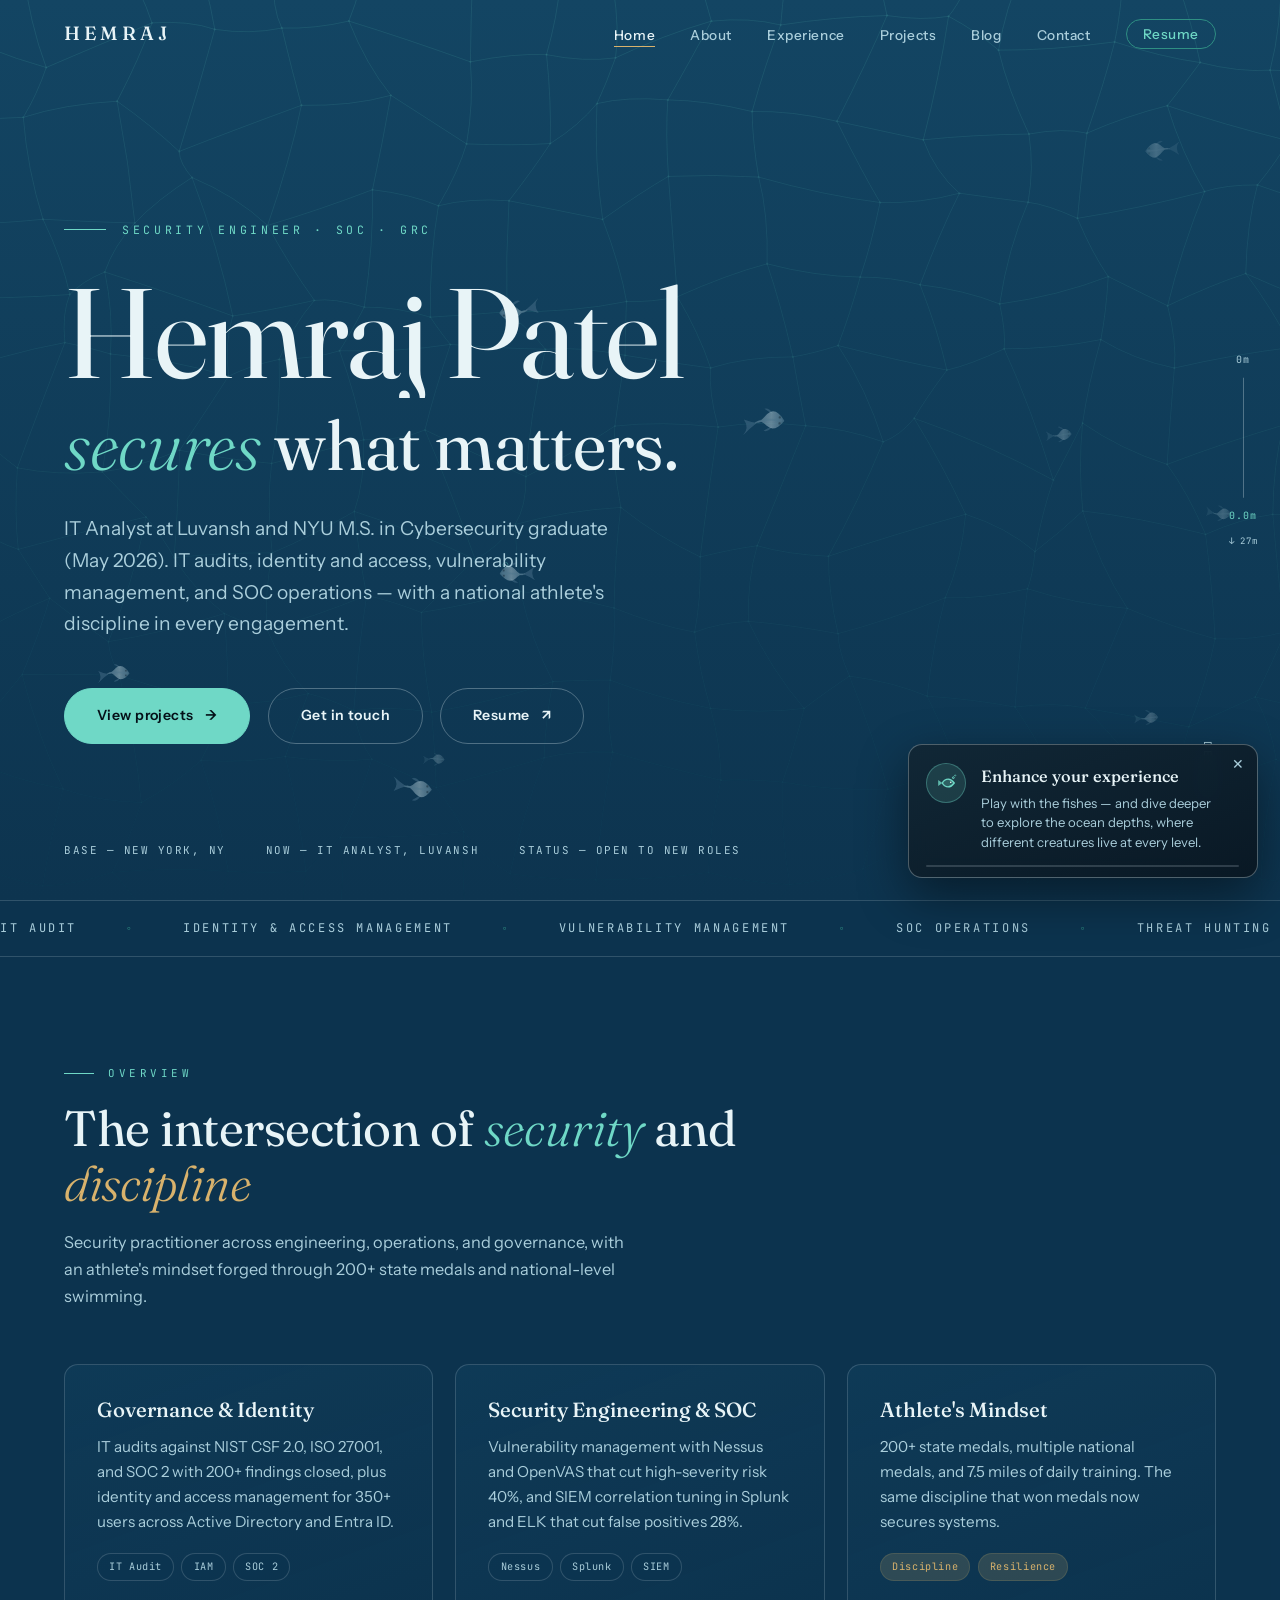
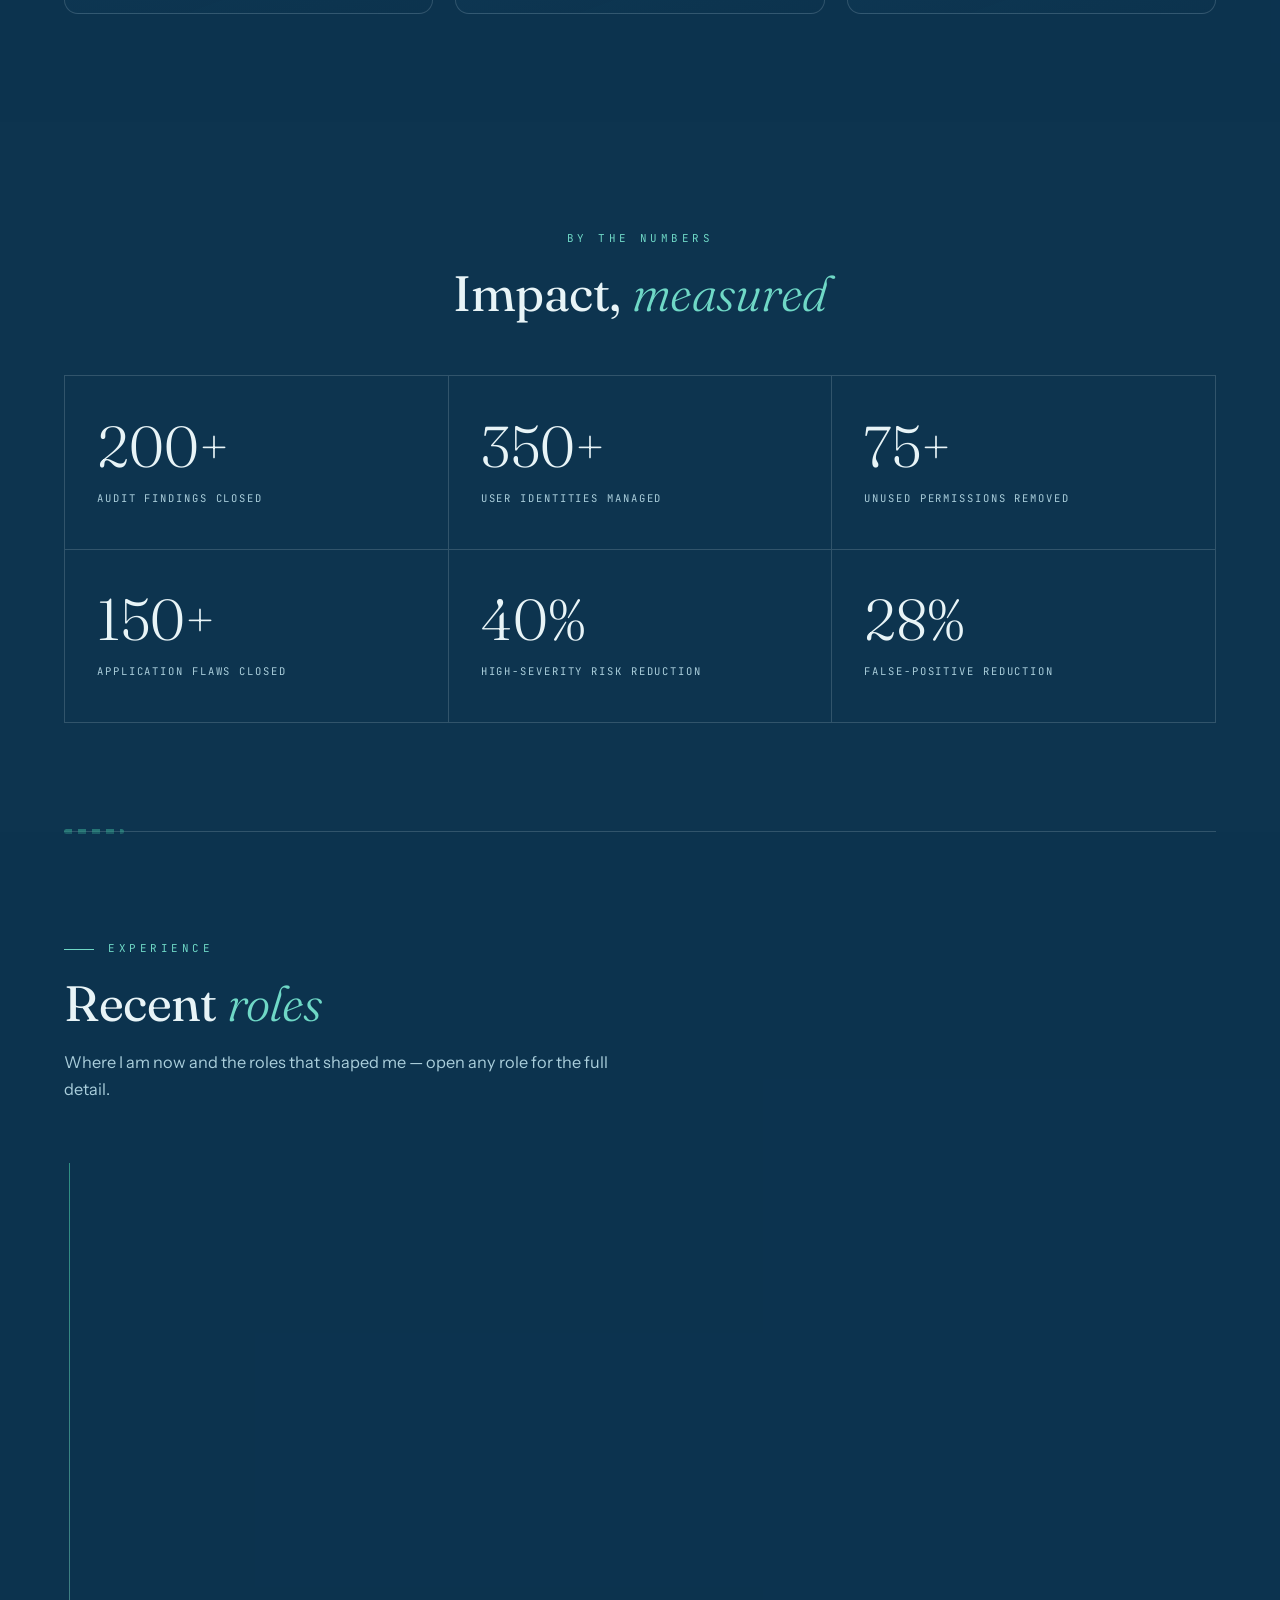
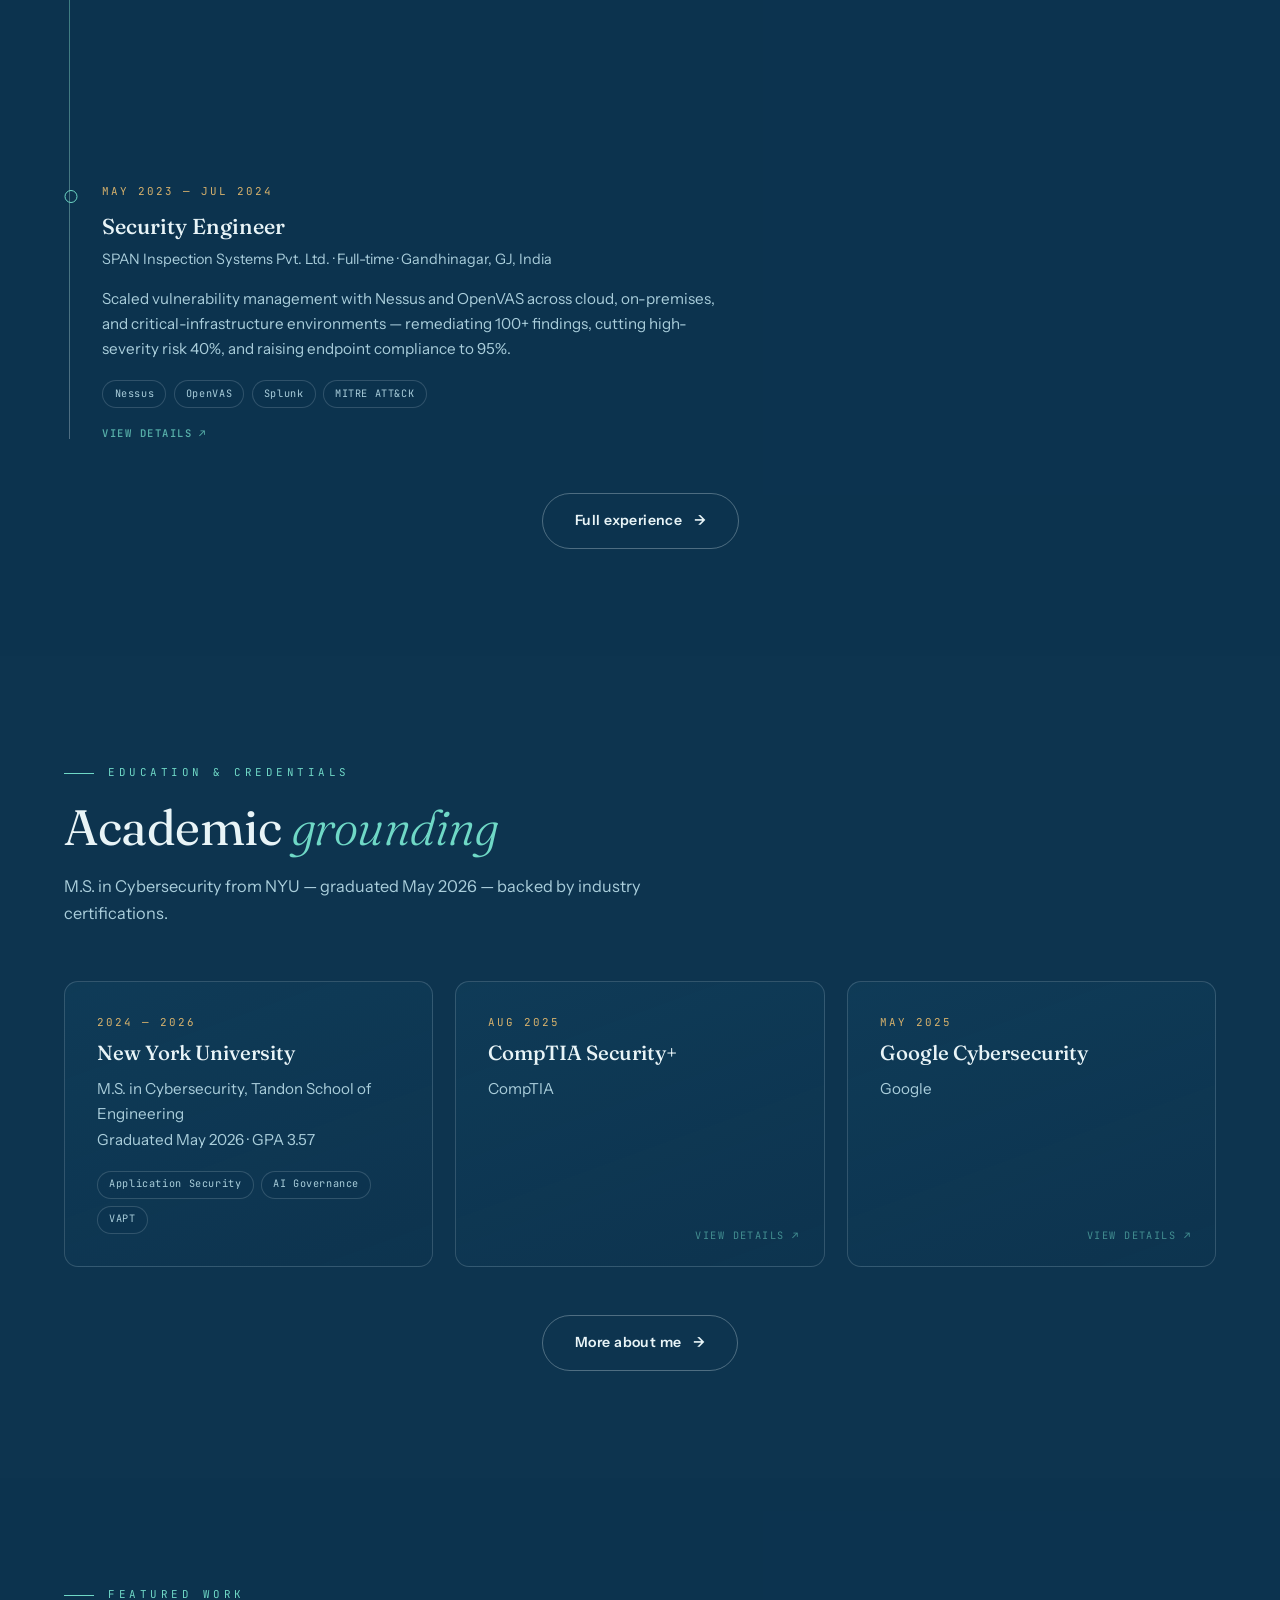
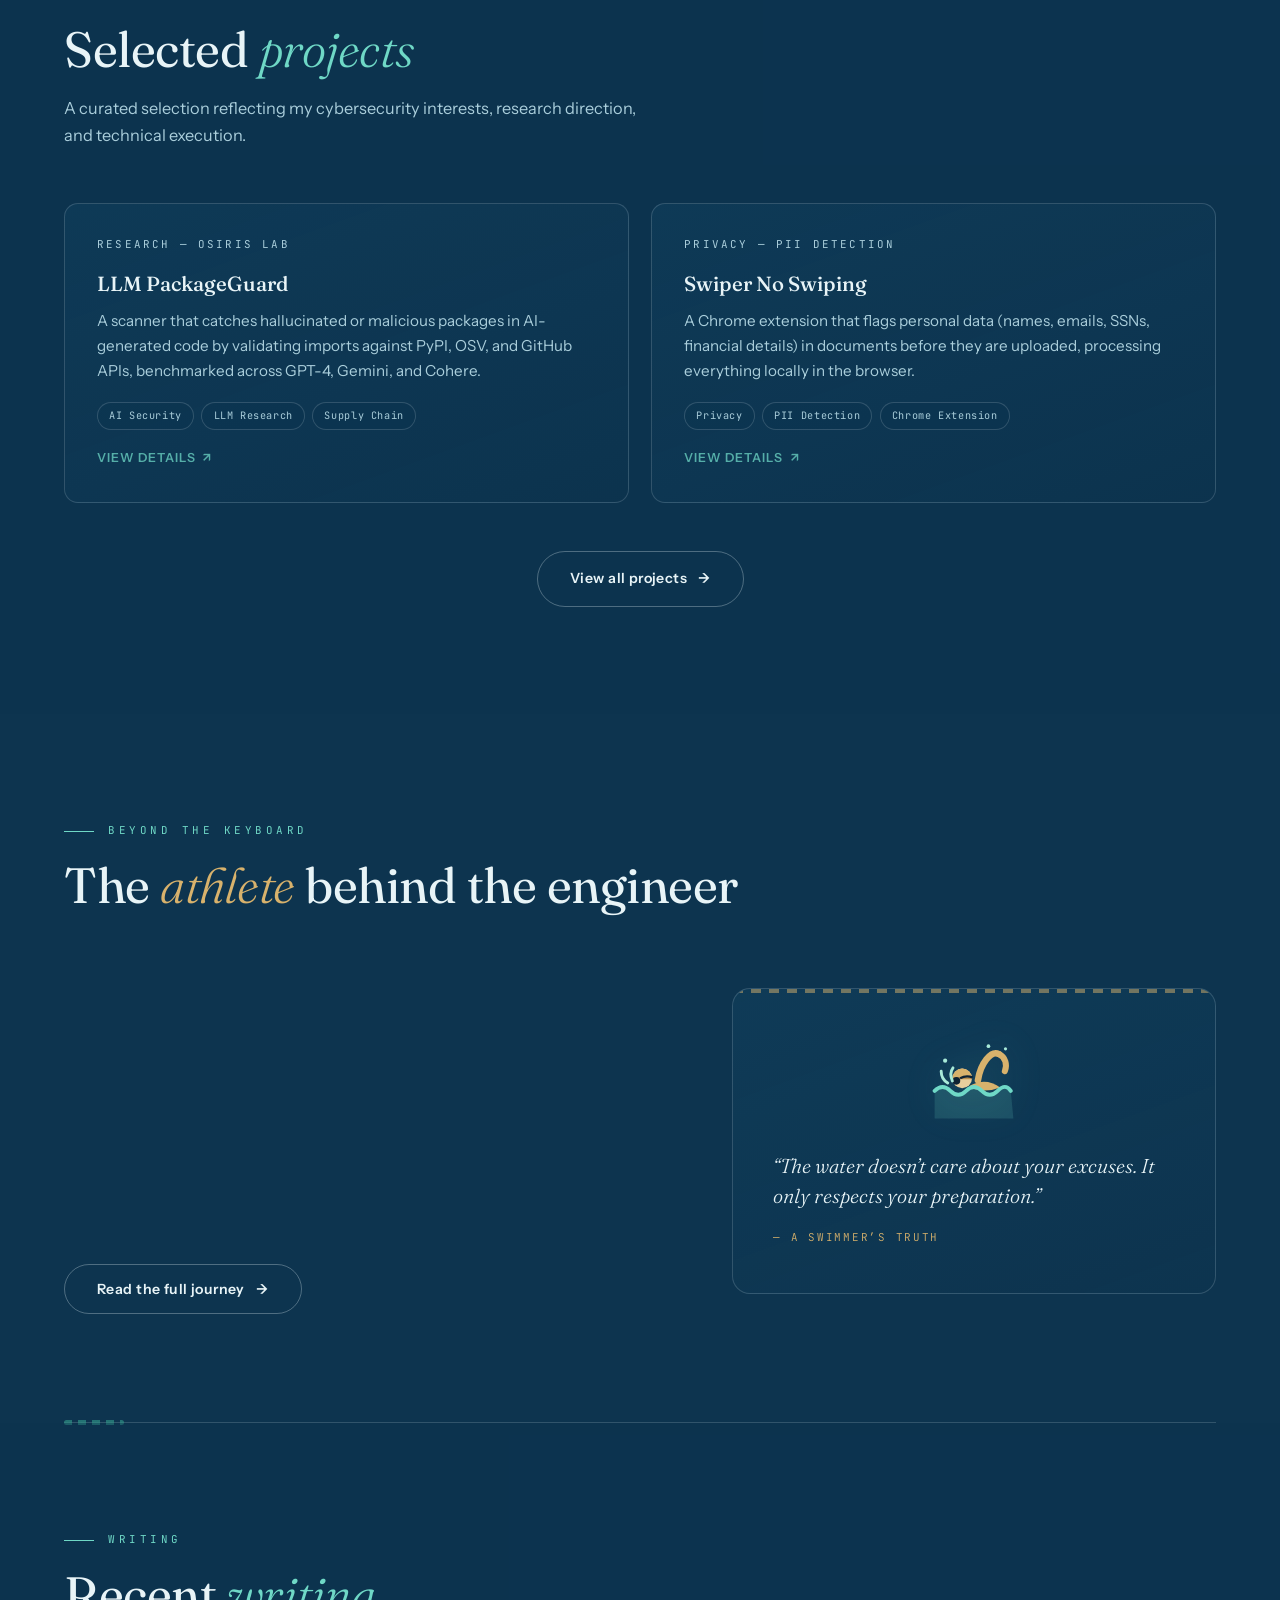
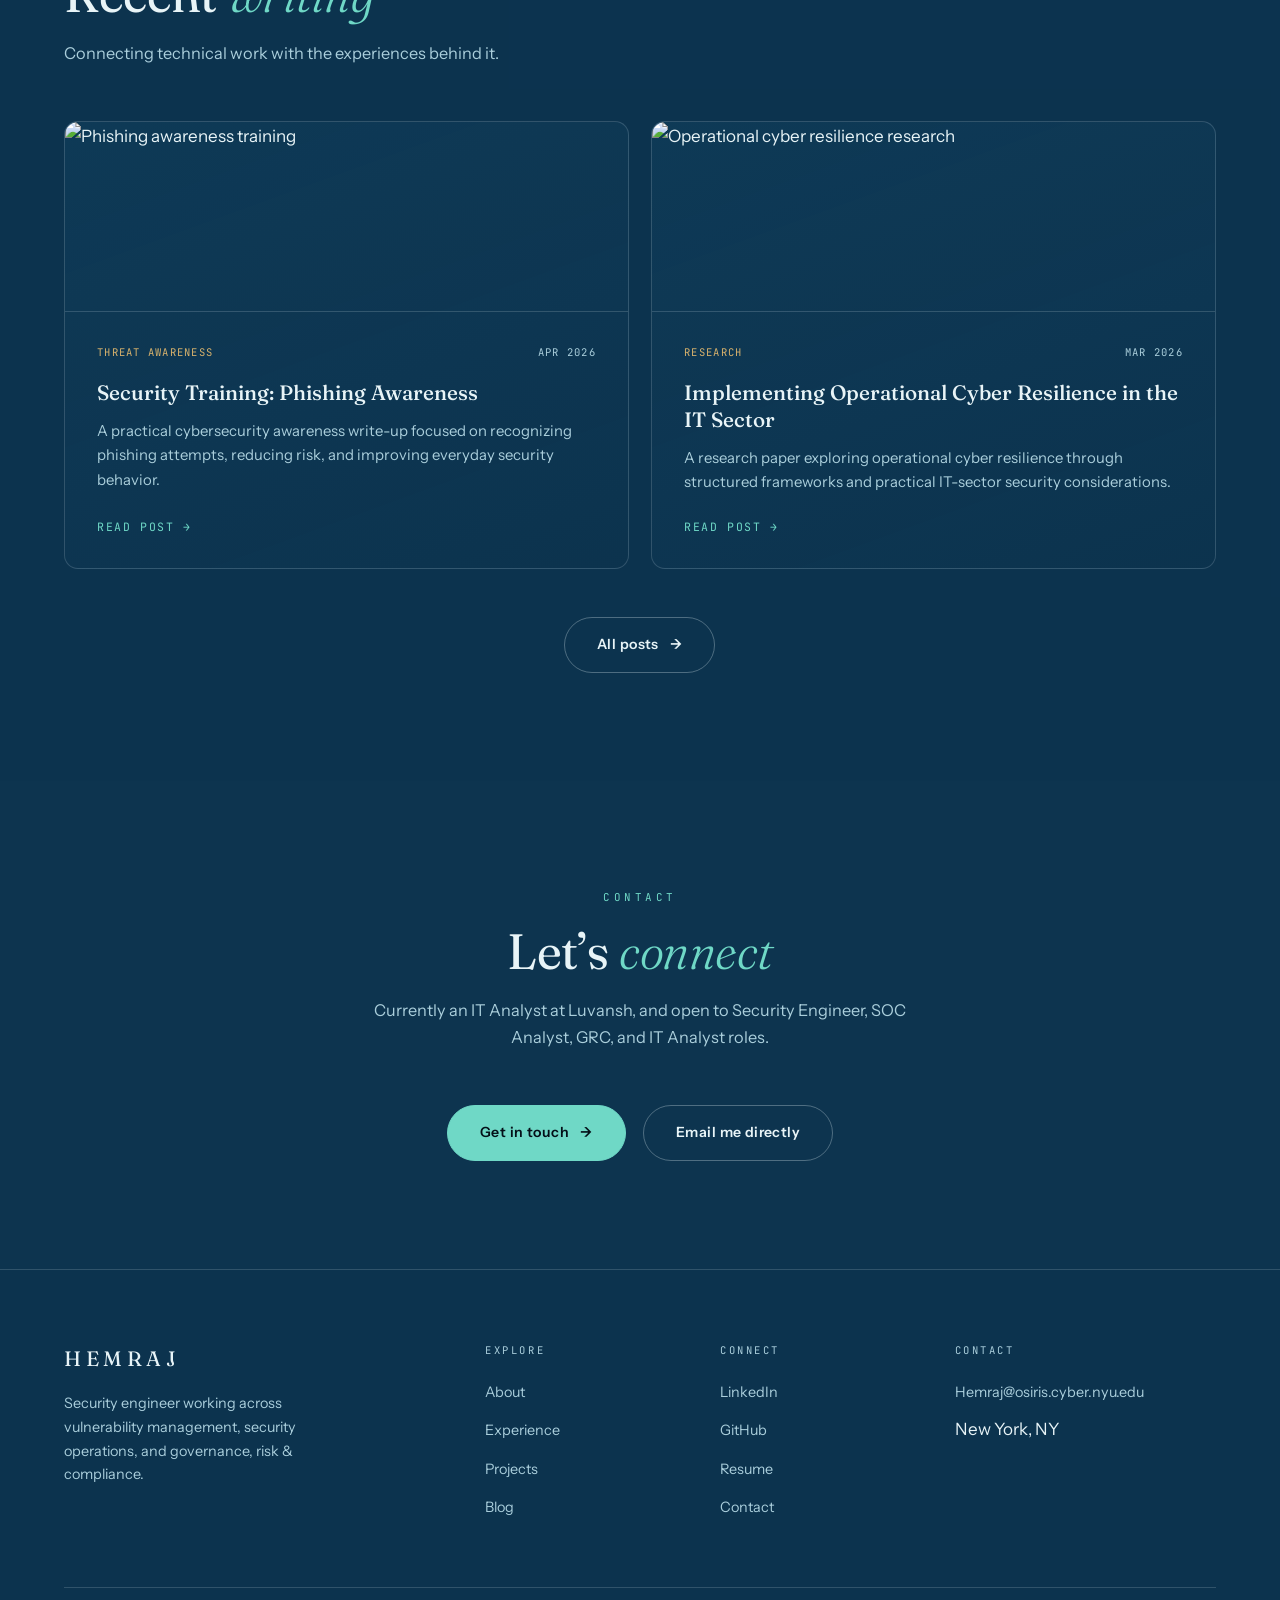
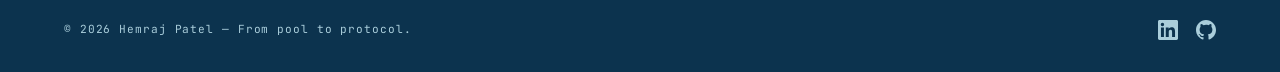
==== commit 7c2a7491: "Give every pop-up its own shareable link - Opening a pop-up adds its #slug to the address (Back clos" ====
--- a/index.html
+++ b/index.html
@@ -351,7 +351,7 @@
           </div>
           <h3 class="blog-card-title">Security Training: Phishing Awareness</h3>
           <p class="blog-card-excerpt">A practical cybersecurity awareness write-up focused on recognizing phishing attempts, reducing risk, and improving everyday security behavior.</p>
-          <a href="#" class="blog-card-link">Read post →</a>
+          <a href="blog#phishing-awareness" class="blog-card-link">Read post →</a>
         </div>
       </article>
       <article class="blog-card reveal" data-modal="blog-resilience">
@@ -363,7 +363,7 @@
           </div>
           <h3 class="blog-card-title">Implementing Operational Cyber Resilience in the IT Sector</h3>
           <p class="blog-card-excerpt">A research paper exploring operational cyber resilience through structured frameworks and practical IT-sector security considerations.</p>
-          <a href="#" class="blog-card-link">Read post →</a>
+          <a href="blog#operational-cyber-resilience" class="blog-card-link">Read post →</a>
         </div>
       </article>
     </div>
--- a/css/style.css
+++ b/css/style.css
@@ -1018,7 +1018,6 @@
 .card[data-modal]:not(:has(.card-more)):focus-visible::after {
   opacity: 1; transform: translateX(-3px);
 }
-.blog-card[data-modal] .blog-card-link { pointer-events: none; } /* the card itself opens the pop-up */
 
 /* Blog cover images — shown on the card and again inside the pop-up */
 .blog-card-media {
--- a/css/ui.css
+++ b/css/ui.css
@@ -0,0 +1,395 @@
+/* ============================================================
+   UI ADDITIONS — refined cursor + detail modals
+   Load AFTER css/style.css on every page:
+   <link rel="stylesheet" href="css/ui.css">
+   ============================================================ */
+
+:root {
+  --ui-accent: var(--accent, var(--aqua, #6fd8c6));
+  --ui-gold: var(--gold, #e8c07d);
+  --ui-surface: var(--surface, #0d1518);
+  --ui-border: rgba(111, 216, 198, 0.18);
+}
+
+/* ---------- CURSOR (air bubble + droplet trail) ----------
+   A single translucent bubble with a light-refraction highlight,
+   trailed by sinking droplets drawn on a canvas. Native cursor is
+   hidden on fine pointers; text fields keep the native caret. */
+.custom-cursor-on,
+.custom-cursor-on a,
+.custom-cursor-on button,
+.custom-cursor-on label,
+.custom-cursor-on .card,
+.custom-cursor-on .btn,
+.custom-cursor-on .tag,
+.custom-cursor-on .skill-item,
+.custom-cursor-on .blog-card,
+.custom-cursor-on .stat-item,
+.custom-cursor-on [data-modal] {
+  cursor: none;
+}
+.custom-cursor-on input,
+.custom-cursor-on textarea,
+.custom-cursor-on select {
+  cursor: text;
+}
+
+#cursor-trail-canvas {
+  position: fixed;
+  inset: 0;
+  z-index: 99998;
+  pointer-events: none;
+}
+
+.cursor-bubble {
+  position: fixed;
+  top: 0;
+  left: 0;
+  width: 22px;
+  height: 22px;
+  z-index: 99999;
+  pointer-events: none;
+  transform: translate(-50%, -50%);
+  border-radius: 50%;
+  border: 1px solid rgba(111, 216, 198, 0.65);
+  /* the specular glint that makes it read as an air bubble */
+  background:
+    radial-gradient(circle at 33% 28%, rgba(255, 255, 255, 0.75) 0%, rgba(255, 255, 255, 0.18) 28%, transparent 44%),
+    radial-gradient(circle at 68% 74%, rgba(111, 216, 198, 0.18) 0%, transparent 55%);
+  box-shadow:
+    inset 0 -3px 6px rgba(111, 216, 198, 0.18),
+    0 0 14px rgba(111, 216, 198, 0.18);
+  will-change: transform, left, top;
+  transition: width 0.3s cubic-bezier(0.33, 1, 0.68, 1),
+    height 0.3s cubic-bezier(0.33, 1, 0.68, 1),
+    border-color 0.3s ease, box-shadow 0.3s ease, opacity 0.25s ease;
+}
+
+/* Hovering something interactive: the bubble swells and catches gold light */
+.cursor-hover .cursor-bubble {
+  width: 34px;
+  height: 34px;
+  border-color: rgba(232, 192, 125, 0.85);
+  box-shadow:
+    inset 0 -4px 8px rgba(232, 192, 125, 0.22),
+    0 0 18px rgba(232, 192, 125, 0.28);
+}
+
+/* Pressing: the bubble compresses, like squeezing air */
+.cursor-down .cursor-bubble {
+  width: 15px;
+  height: 15px;
+  border-color: rgba(111, 216, 198, 0.9);
+}
+
+/* Over text fields: get out of the way.
+   !important so it wins over the JS-managed inline opacity. */
+.cursor-typing .cursor-bubble {
+  opacity: 0 !important;
+}
+
+/* ---------- CLICKABLE-CARD AFFORDANCE ---------- */
+[data-modal] {
+  cursor: pointer;
+}
+.card-more {
+  display: inline-flex;
+  align-items: center;
+  gap: 0.4rem;
+  margin-top: 1.1rem;
+  font-size: 0.78rem;
+  font-weight: 600;
+  letter-spacing: 0.08em;
+  text-transform: uppercase;
+  color: var(--ui-accent);
+  opacity: 0.75;
+  transition: opacity 0.25s ease, transform 0.25s ease;
+}
+[data-modal]:hover .card-more {
+  opacity: 1;
+  transform: translateX(4px);
+}
+
+/* ---------- DETAIL MODAL ---------- */
+.modal-backdrop {
+  position: fixed;
+  inset: 0;
+  z-index: 9000;
+  display: flex;
+  align-items: center;
+  justify-content: center;
+  padding: 1.5rem;
+  background: rgba(4, 10, 12, 0.72);
+  backdrop-filter: blur(8px);
+  -webkit-backdrop-filter: blur(8px);
+  opacity: 0;
+  visibility: hidden;
+  transition: opacity 0.3s ease, visibility 0.3s ease;
+}
+.modal-backdrop.open {
+  opacity: 1;
+  visibility: visible;
+}
+
+.modal-panel {
+  position: relative;
+  width: min(760px, 100%);
+  max-height: min(84vh, 900px);
+  overflow-y: auto;
+  overscroll-behavior: contain;
+  background: linear-gradient(180deg, rgba(17, 28, 32, 0.98), rgba(9, 15, 18, 0.98));
+  border: 1px solid var(--ui-border);
+  border-radius: 18px;
+  padding: 2.6rem 2.6rem 2.2rem;
+  box-shadow: 0 30px 80px rgba(0, 0, 0, 0.6),
+    0 0 0 1px rgba(111, 216, 198, 0.05) inset;
+  transform: translateY(22px) scale(0.97);
+  opacity: 0;
+  transition: transform 0.35s cubic-bezier(0.33, 1, 0.68, 1), opacity 0.3s ease;
+}
+.modal-backdrop.open .modal-panel {
+  transform: translateY(0) scale(1);
+  opacity: 1;
+}
+
+/* slim custom scrollbar inside the panel */
+.modal-panel::-webkit-scrollbar {
+  width: 8px;
+}
+.modal-panel::-webkit-scrollbar-thumb {
+  background: rgba(111, 216, 198, 0.25);
+  border-radius: 4px;
+}
+
+.modal-close {
+  position: absolute;
+  top: 1.1rem;
+  right: 1.1rem;
+  width: 38px;
+  height: 38px;
+  display: flex;
+  align-items: center;
+  justify-content: center;
+  border: 1px solid var(--ui-border);
+  border-radius: 50%;
+  background: transparent;
+  color: rgba(230, 245, 242, 0.75);
+  font-size: 1rem;
+  line-height: 1;
+  transition: border-color 0.25s ease, color 0.25s ease, transform 0.25s ease;
+}
+.modal-close:hover {
+  border-color: var(--ui-accent);
+  color: var(--ui-accent);
+  transform: rotate(90deg);
+}
+.modal-close:focus-visible {
+  outline: 2px solid var(--ui-accent);
+  outline-offset: 2px;
+}
+
+/* Copy link: left of the close button; the note confirms the copy */
+.modal-share {
+  position: absolute;
+  top: 1.1rem;
+  right: calc(1.1rem + 38px + 0.5rem);
+  width: 38px;
+  height: 38px;
+  display: flex;
+  align-items: center;
+  justify-content: center;
+  border: 1px solid var(--ui-border);
+  border-radius: 50%;
+  background: transparent;
+  color: rgba(230, 245, 242, 0.75);
+  transition: border-color 0.25s ease, color 0.25s ease;
+}
+.modal-share svg {
+  width: 16px;
+  height: 16px;
+}
+.modal-share:hover {
+  border-color: var(--ui-accent);
+  color: var(--ui-accent);
+}
+.modal-share:focus-visible {
+  outline: 2px solid var(--ui-accent);
+  outline-offset: 2px;
+}
+.modal-share-note {
+  position: absolute;
+  top: calc(1.1rem + 5px);
+  right: calc(1.1rem + 76px + 1.1rem);
+  padding: 0.3rem 0.8rem;
+  border: 1px solid var(--ui-accent);
+  border-radius: 999px;
+  background: rgba(13, 22, 25, 0.98);
+  color: var(--ui-accent);
+  font-size: 0.72rem;
+  font-weight: 600;
+  letter-spacing: 0.08em;
+  text-transform: uppercase;
+  white-space: nowrap;
+  opacity: 0;
+  transform: translateX(6px);
+  transition: opacity 0.25s ease, transform 0.25s ease;
+  pointer-events: none;
+}
+.modal-share-note.show {
+  opacity: 1;
+  transform: translateX(0);
+}
+
+.modal-kicker {
+  font-size: 0.72rem;
+  font-weight: 700;
+  letter-spacing: 0.18em;
+  text-transform: uppercase;
+  color: var(--ui-accent);
+  margin-bottom: 0.7rem;
+  padding-right: 5.5rem; /* clear of the share + close buttons */
+}
+.modal-kicker.gold {
+  color: var(--ui-gold);
+}
+
+.modal-title {
+  font-size: clamp(1.5rem, 3.4vw, 2.1rem);
+  line-height: 1.15;
+  margin: 0 0 0.4rem;
+  color: #eef8f5;
+}
+
+.modal-sub {
+  font-size: 0.92rem;
+  color: rgba(220, 238, 234, 0.55);
+  margin-bottom: 1.6rem;
+}
+
+/* cover image inside the pop-up (blogs, projects, …) */
+.modal-media {
+  margin: 0 0 1.5rem;
+  border-radius: 12px;
+  overflow: hidden;
+  border: 1px solid var(--ui-border);
+}
+.modal-media img {
+  width: 100%;
+  display: block;
+}
+
+/* inline figures inside write-ups, with optional captions */
+.modal-fig {
+  margin: 1.1rem 0 1.3rem;
+}
+.modal-fig img {
+  width: 100%;
+  display: block;
+  border-radius: 10px;
+  border: 1px solid var(--ui-border);
+}
+.modal-fig figcaption {
+  font-size: 0.78rem;
+  color: rgba(220, 238, 234, 0.5);
+  margin-top: 0.5rem;
+  text-align: center;
+}
+
+.modal-body h4 {
+  font-size: 0.8rem;
+  font-weight: 700;
+  letter-spacing: 0.14em;
+  text-transform: uppercase;
+  color: var(--ui-gold);
+  margin: 1.7rem 0 0.6rem;
+}
+.modal-body p {
+  font-size: 0.97rem;
+  line-height: 1.75;
+  color: rgba(224, 240, 236, 0.82);
+  margin: 0 0 0.9rem;
+}
+.modal-body ul {
+  margin: 0 0 0.9rem;
+  padding-left: 1.15rem;
+}
+.modal-body li {
+  font-size: 0.95rem;
+  line-height: 1.7;
+  color: rgba(224, 240, 236, 0.8);
+  margin-bottom: 0.45rem;
+}
+.modal-body li::marker {
+  color: var(--ui-accent);
+}
+.modal-body strong {
+  color: #eaf7f4;
+}
+
+.modal-tags {
+  display: flex;
+  flex-wrap: wrap;
+  gap: 0.5rem;
+  margin-top: 1.6rem;
+  padding-top: 1.4rem;
+  border-top: 1px solid rgba(111, 216, 198, 0.12);
+}
+.modal-tags .tag {
+  font-size: 0.72rem;
+  padding: 0.32rem 0.75rem;
+  border: 1px solid var(--ui-border);
+  border-radius: 999px;
+  color: rgba(220, 240, 236, 0.8);
+}
+
+.modal-links {
+  display: flex;
+  flex-wrap: wrap;
+  gap: 0.8rem;
+  margin-top: 1.5rem;
+}
+.modal-links a {
+  display: inline-flex;
+  align-items: center;
+  gap: 0.45rem;
+  font-size: 0.85rem;
+  font-weight: 600;
+  padding: 0.6rem 1.15rem;
+  border-radius: 999px;
+  border: 1px solid var(--ui-accent);
+  color: var(--ui-accent);
+  text-decoration: none;
+  transition: background-color 0.25s ease, color 0.25s ease;
+}
+.modal-links a:hover {
+  background: var(--ui-accent);
+  color: #06110f;
+}
+
+body.modal-open {
+  overflow: hidden;
+}
+
+@media (max-width: 600px) {
+  .modal-backdrop {
+    padding: 0.9rem;
+    align-items: flex-end;
+  }
+  .modal-panel {
+    padding: 2rem 1.4rem 1.6rem;
+    max-height: 88vh;
+    border-radius: 16px 16px 0 0;
+  }
+}
+
+@media (prefers-reduced-motion: reduce) {
+  .modal-backdrop,
+  .modal-panel,
+  .cursor-dot,
+  .cursor-ring,
+  .modal-close,
+  .modal-share,
+  .modal-share-note {
+    transition: none;
+  }
+}
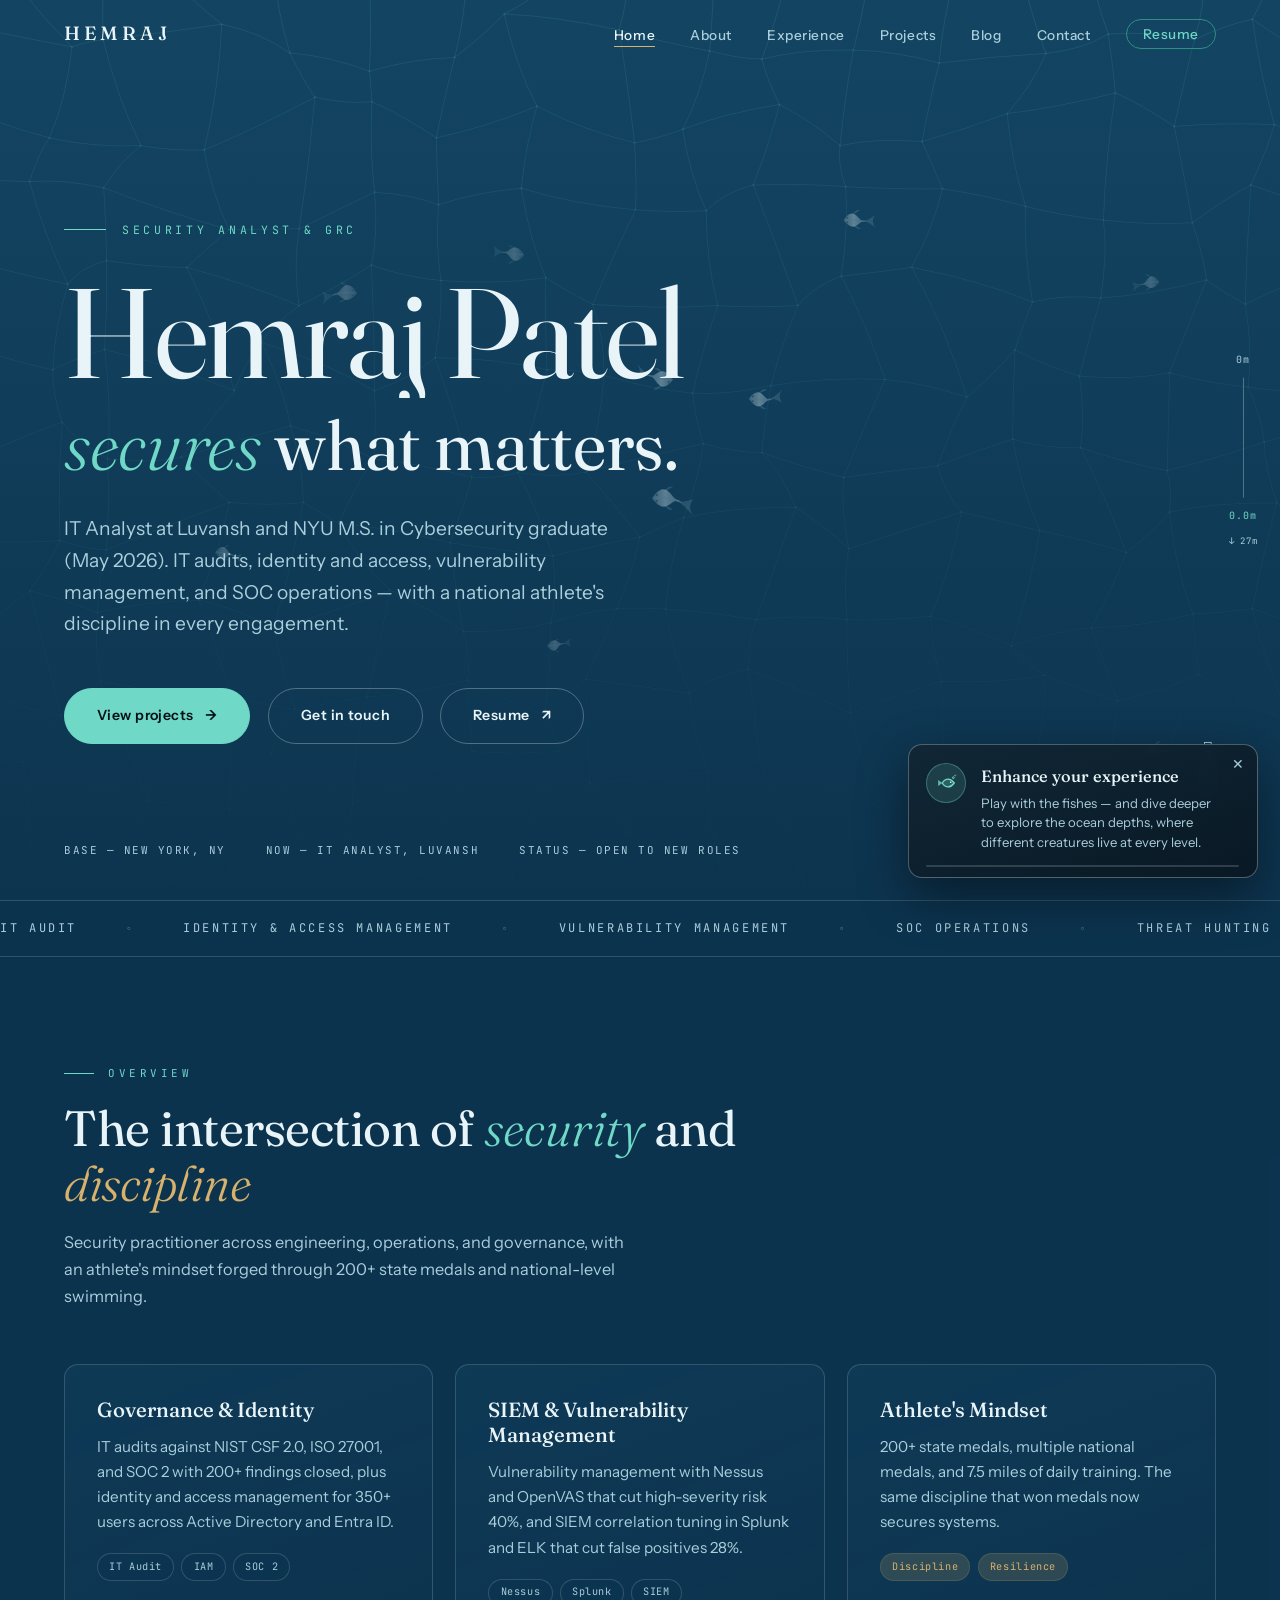
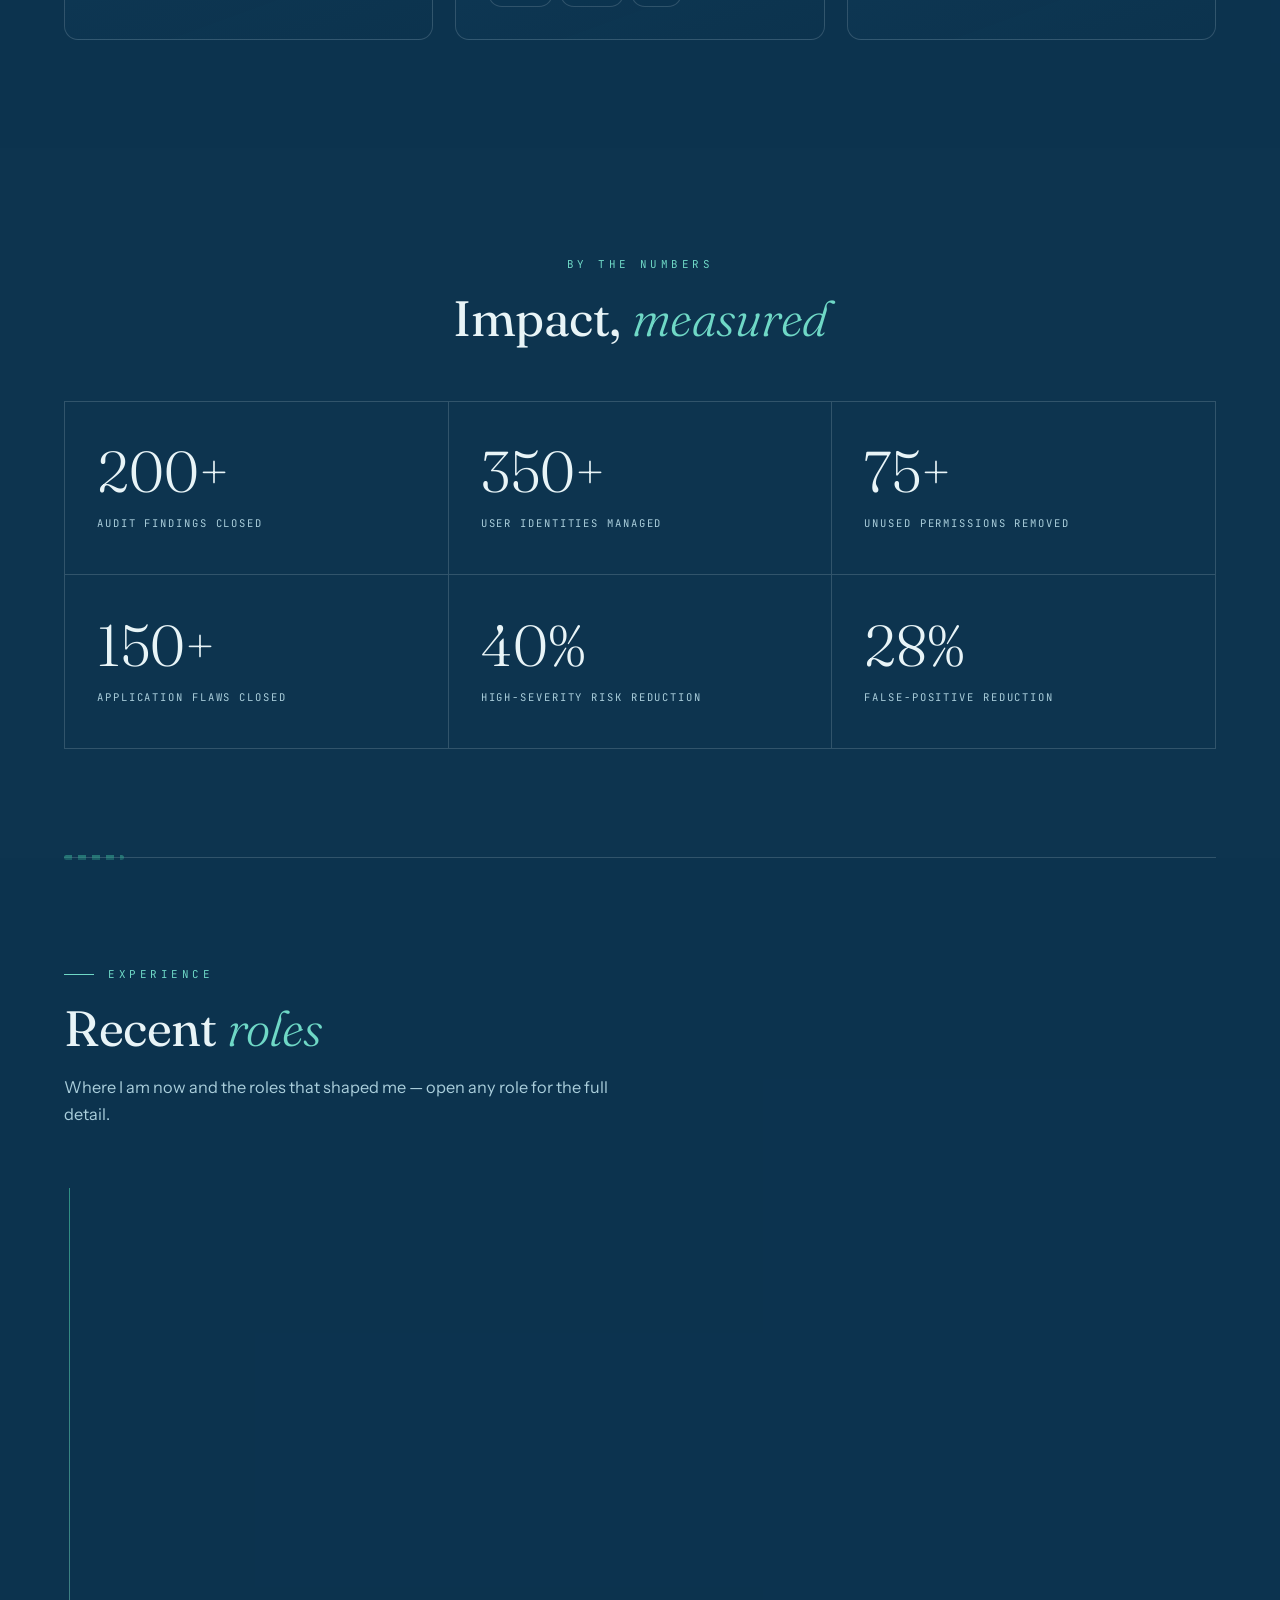
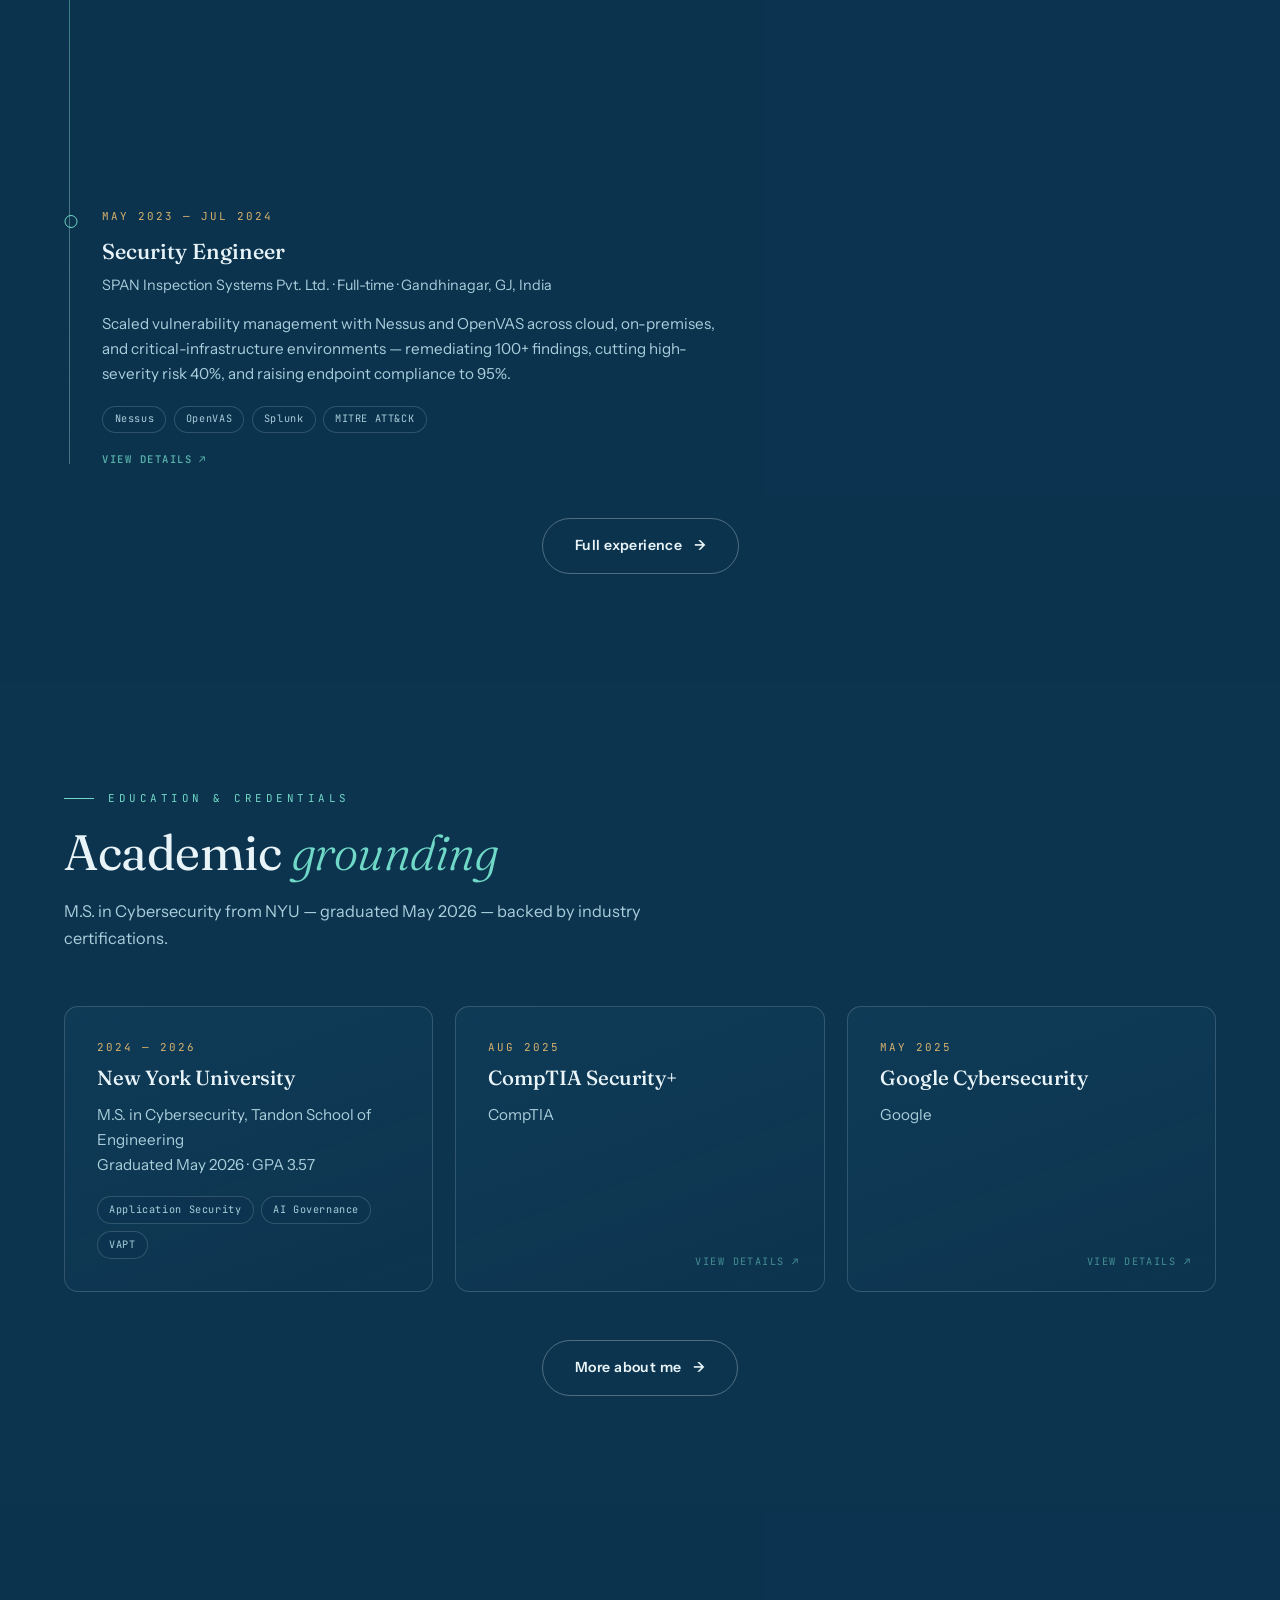
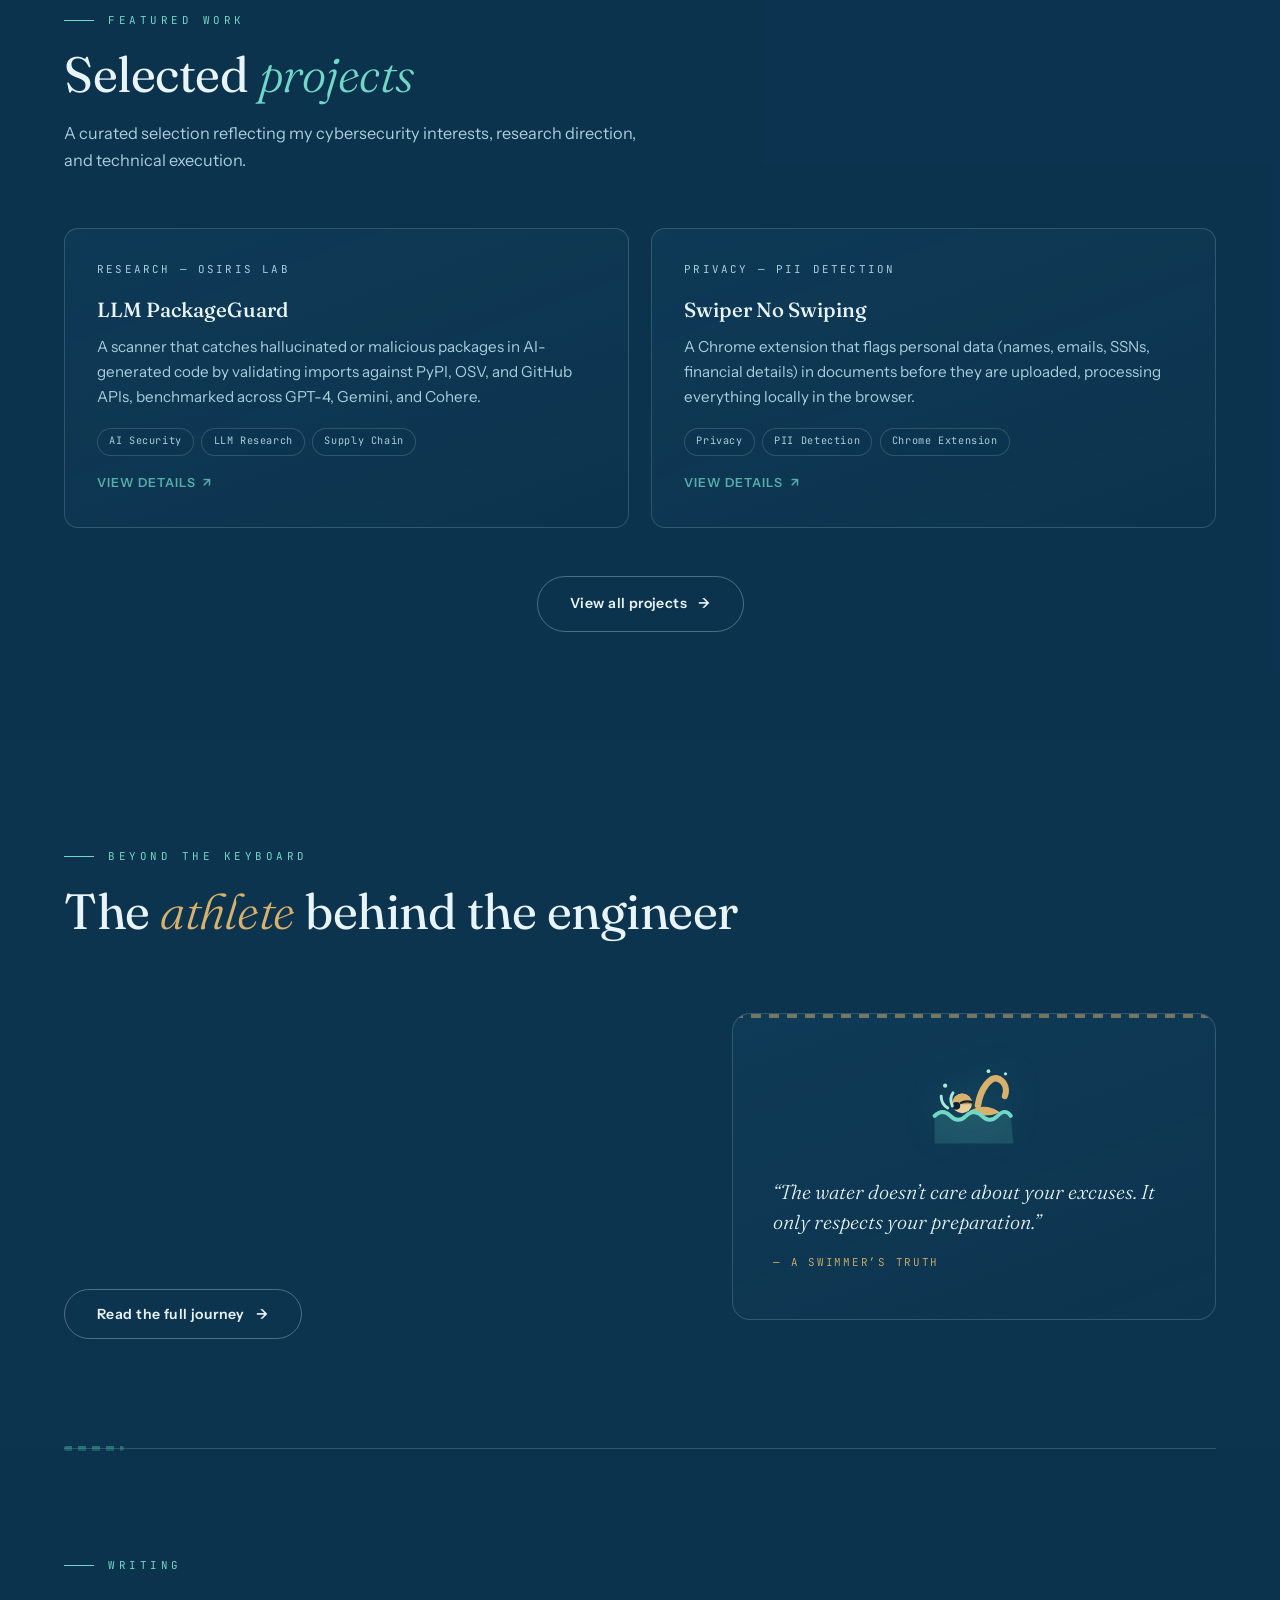
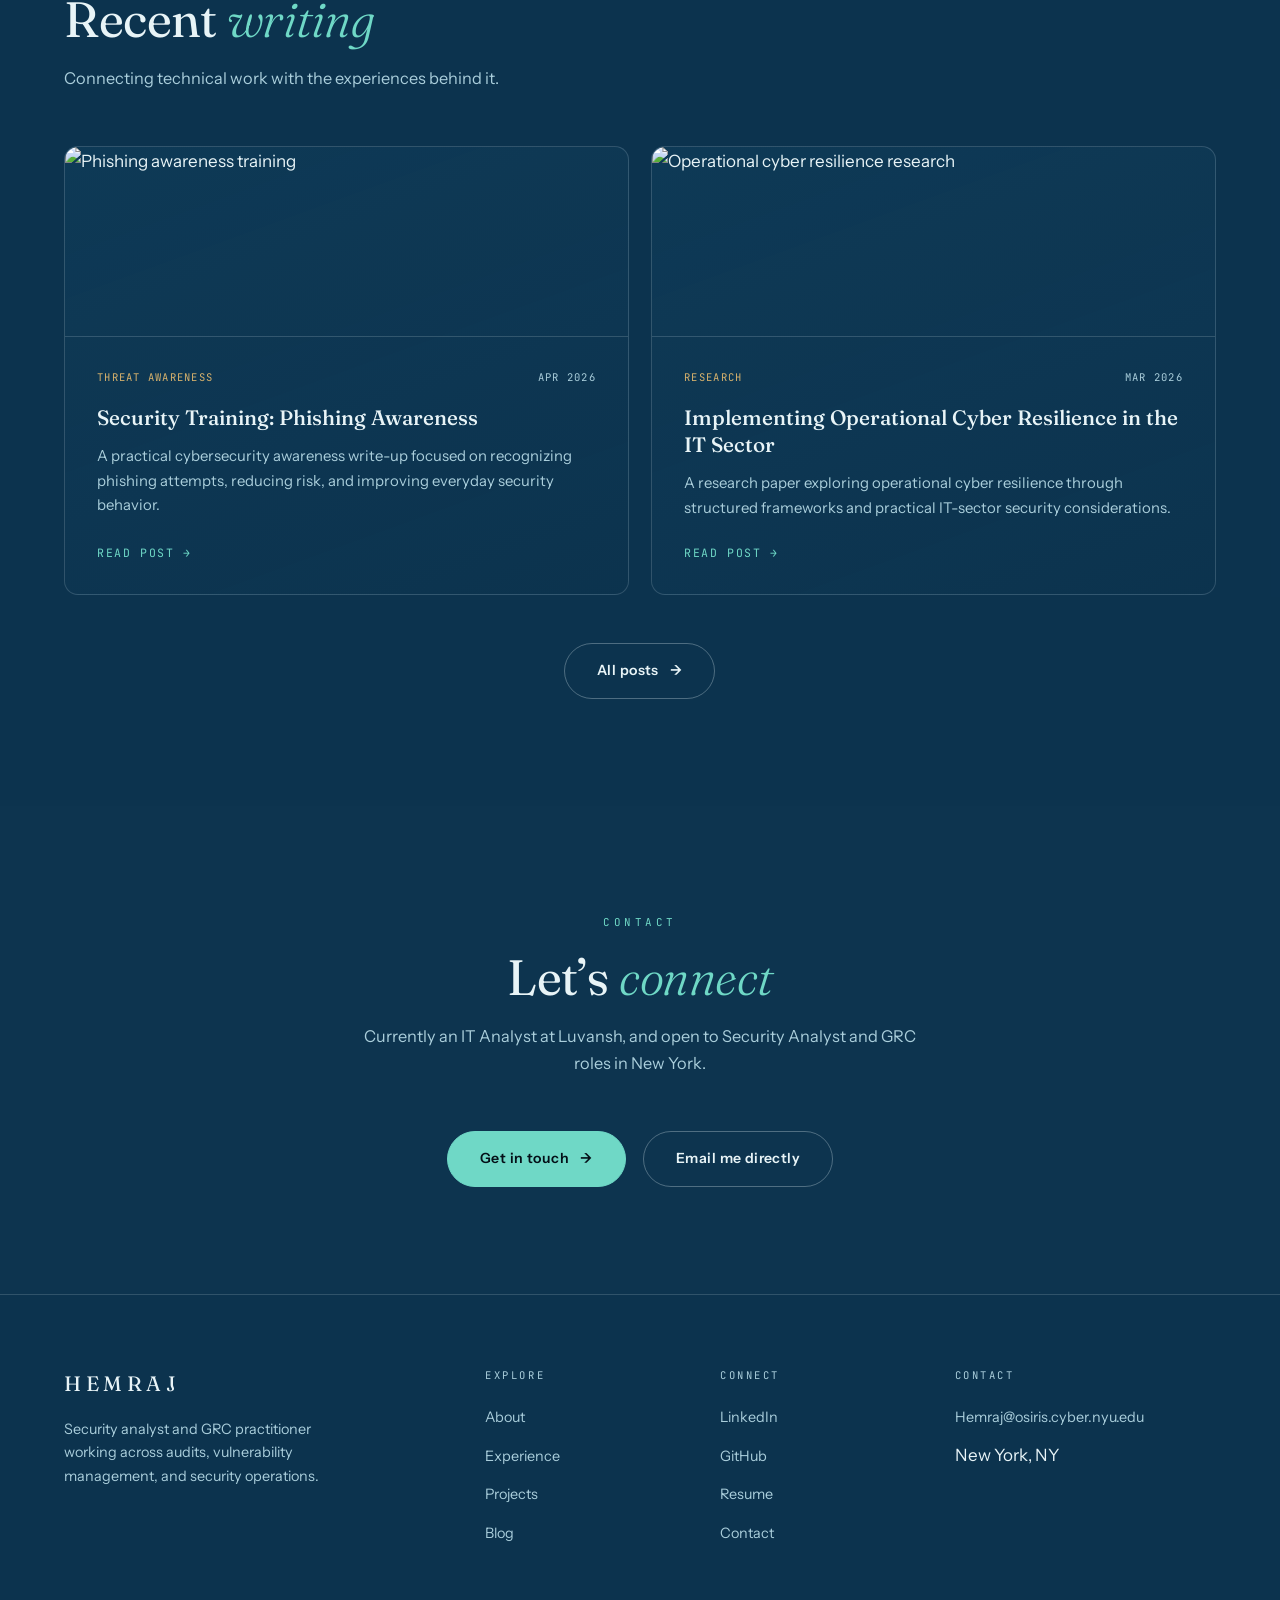
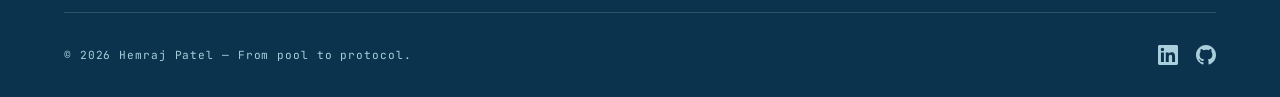
==== commit 8f8e74eb: "Match the site's headline to LinkedIn: Security Analyst & GRC - Page title, link-preview text and im" ====
--- a/index.html
+++ b/index.html
@@ -3,12 +3,12 @@
 <head>
   <meta charset="UTF-8">
   <meta name="viewport" content="width=device-width, initial-scale=1.0">
-  <title>Hemraj Patel — Security Engineer · SOC · GRC</title>
-  <meta name="description" content="IT Analyst at Luvansh and NYU M.S. in Cybersecurity graduate (May 2026). Security engineering, SOC operations, and governance, risk &amp; compliance.">
+  <title>Hemraj Patel — Security Analyst &amp; GRC</title>
+  <meta name="description" content="Security Analyst &amp; GRC: NIST CSF 2.0, ISO 27001 and SOC 2 audits with 200+ findings closed, plus SIEM and vulnerability management. IT Analyst at Luvansh · NYU M.S. Cybersecurity ’26 · Security+ · Top 10 national CTF.">
   <meta name="theme-color" content="#134563">
   <link rel="canonical" href="https://hemrajpatel.me/">
-  <meta property="og:title" content="Hemraj Patel — Security Engineer · SOC · GRC">
-  <meta property="og:description" content="IT Analyst at Luvansh and NYU M.S. in Cybersecurity graduate (May 2026). Security engineering, SOC operations, and governance, risk &amp; compliance.">
+  <meta property="og:title" content="Hemraj Patel — Security Analyst &amp; GRC">
+  <meta property="og:description" content="Security Analyst &amp; GRC: NIST CSF 2.0, ISO 27001 and SOC 2 audits with 200+ findings closed, plus SIEM and vulnerability management. IT Analyst at Luvansh · NYU M.S. Cybersecurity ’26 · Security+ · Top 10 national CTF.">
   <meta property="og:type" content="website">
   <meta property="og:site_name" content="Hemraj Patel">
   <meta property="og:url" content="https://hemrajpatel.me/">
@@ -17,8 +17,8 @@
   <meta property="og:image:height" content="630">
   <meta property="og:image:alt" content="Hemraj Patel — secures what matters.">
   <meta name="twitter:card" content="summary_large_image">
-  <meta name="twitter:title" content="Hemraj Patel — Security Engineer · SOC · GRC">
-  <meta name="twitter:description" content="IT Analyst at Luvansh and NYU M.S. in Cybersecurity graduate (May 2026). Security engineering, SOC operations, and governance, risk &amp; compliance.">
+  <meta name="twitter:title" content="Hemraj Patel — Security Analyst &amp; GRC">
+  <meta name="twitter:description" content="Security Analyst &amp; GRC: NIST CSF 2.0, ISO 27001 and SOC 2 audits with 200+ findings closed, plus SIEM and vulnerability management. IT Analyst at Luvansh · NYU M.S. Cybersecurity ’26 · Security+ · Top 10 national CTF.">
   <meta name="twitter:image" content="https://hemrajpatel.me/media/og-image.png">
   <link rel="icon" href="data:image/svg+xml,%3Csvg xmlns='http://www.w3.org/2000/svg' viewBox='0 0 64 64'%3E%3Crect width='64' height='64' rx='14' fill='%23081521'/%3E%3Cpath d='M32 8 L52 15 V30 C52 44 43 52 32 56 C21 52 12 44 12 30 V15 Z' fill='none' stroke='%236fd8c6' stroke-width='3.5' stroke-linejoin='round'/%3E%3Cpath d='M23 31 L29 37 L42 24' fill='none' stroke='%23d8b26c' stroke-width='4' stroke-linecap='round' stroke-linejoin='round'/%3E%3C/svg%3E">
   <link rel="stylesheet" href="css/style.css">
@@ -52,7 +52,7 @@
 
   <header class="hero">
     <div class="hero-content">
-      <div class="hero-label">Security Engineer &middot; SOC &middot; GRC</div>
+      <div class="hero-label">Security Analyst &amp; GRC</div>
       <h1 class="hero-title">
         <span class="line line-name"><span>Hemraj Patel</span></span>
         <span class="line line-tag"><span><em class="accent">secures</em> what matters.</span></span>
@@ -105,7 +105,7 @@
         </div>
       </div>
       <div class="card reveal">
-        <div class="card-title">Security Engineering &amp; SOC</div>
+        <div class="card-title">SIEM &amp; Vulnerability Management</div>
         <p class="card-text">Vulnerability management with Nessus and OpenVAS that cut high-severity risk 40%, and SIEM correlation tuning in Splunk and ELK that cut false positives 28%.</p>
         <div class="card-tags">
           <span class="tag">Nessus</span>
@@ -376,7 +376,7 @@
     <div class="section-header center reveal">
       <span class="section-label">Contact</span>
       <h2 class="section-title">Let&rsquo;s <em>connect</em></h2>
-      <p class="section-desc">Currently an IT Analyst at Luvansh, and open to Security Engineer, SOC Analyst, GRC, and IT Analyst roles.</p>
+      <p class="section-desc">Currently an IT Analyst at Luvansh, and open to Security Analyst and GRC roles in New York.</p>
     </div>
     <div class="reveal" style="display: flex; gap: 1.1rem; justify-content: center; flex-wrap: wrap;">
       <a href="contact" class="btn btn-primary">Get in touch <span class="arrow">→</span></a>
@@ -388,7 +388,7 @@
     <div class="footer-content">
       <div>
         <div class="footer-brand">HEMRAJ</div>
-        <p class="footer-desc">Security engineer working across vulnerability management, security operations, and governance, risk &amp; compliance.</p>
+        <p class="footer-desc">Security analyst and GRC practitioner working across audits, vulnerability management, and security operations.</p>
       </div>
       <div>
         <div class="footer-heading">Explore</div>
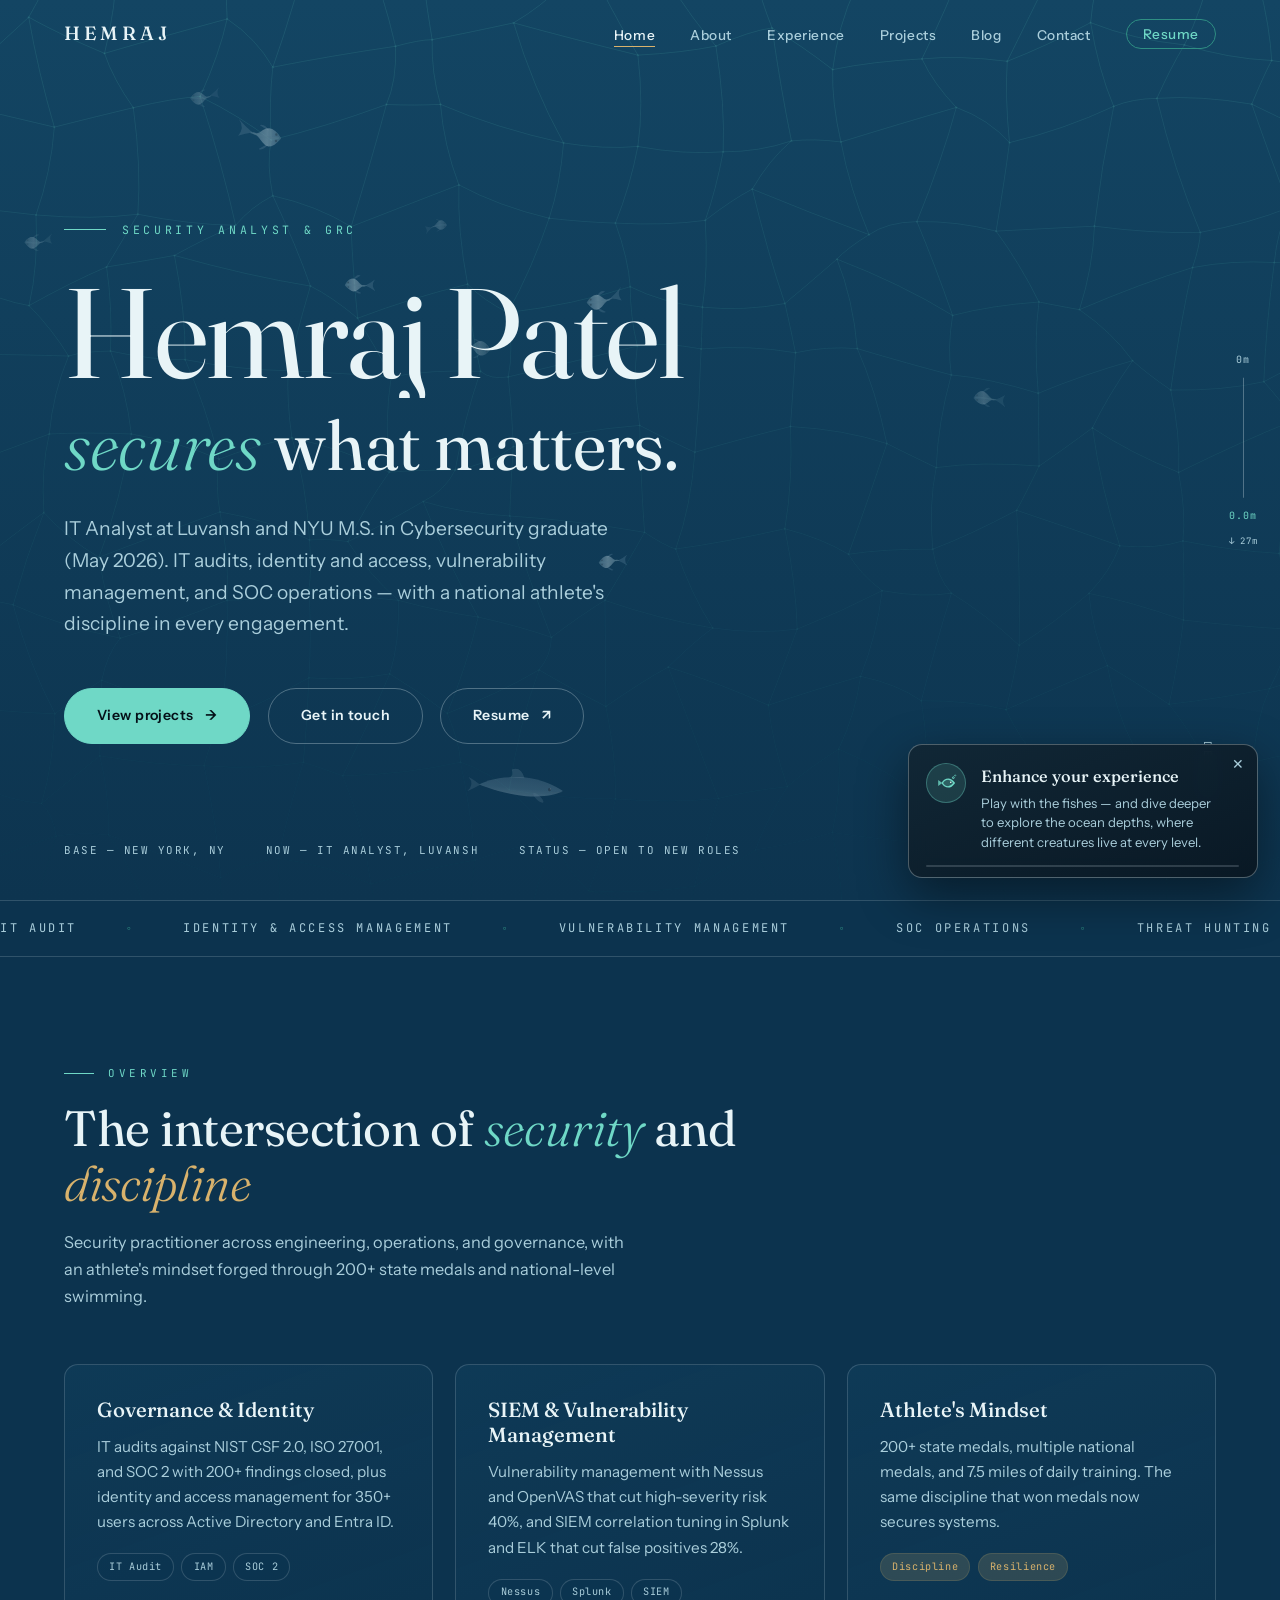
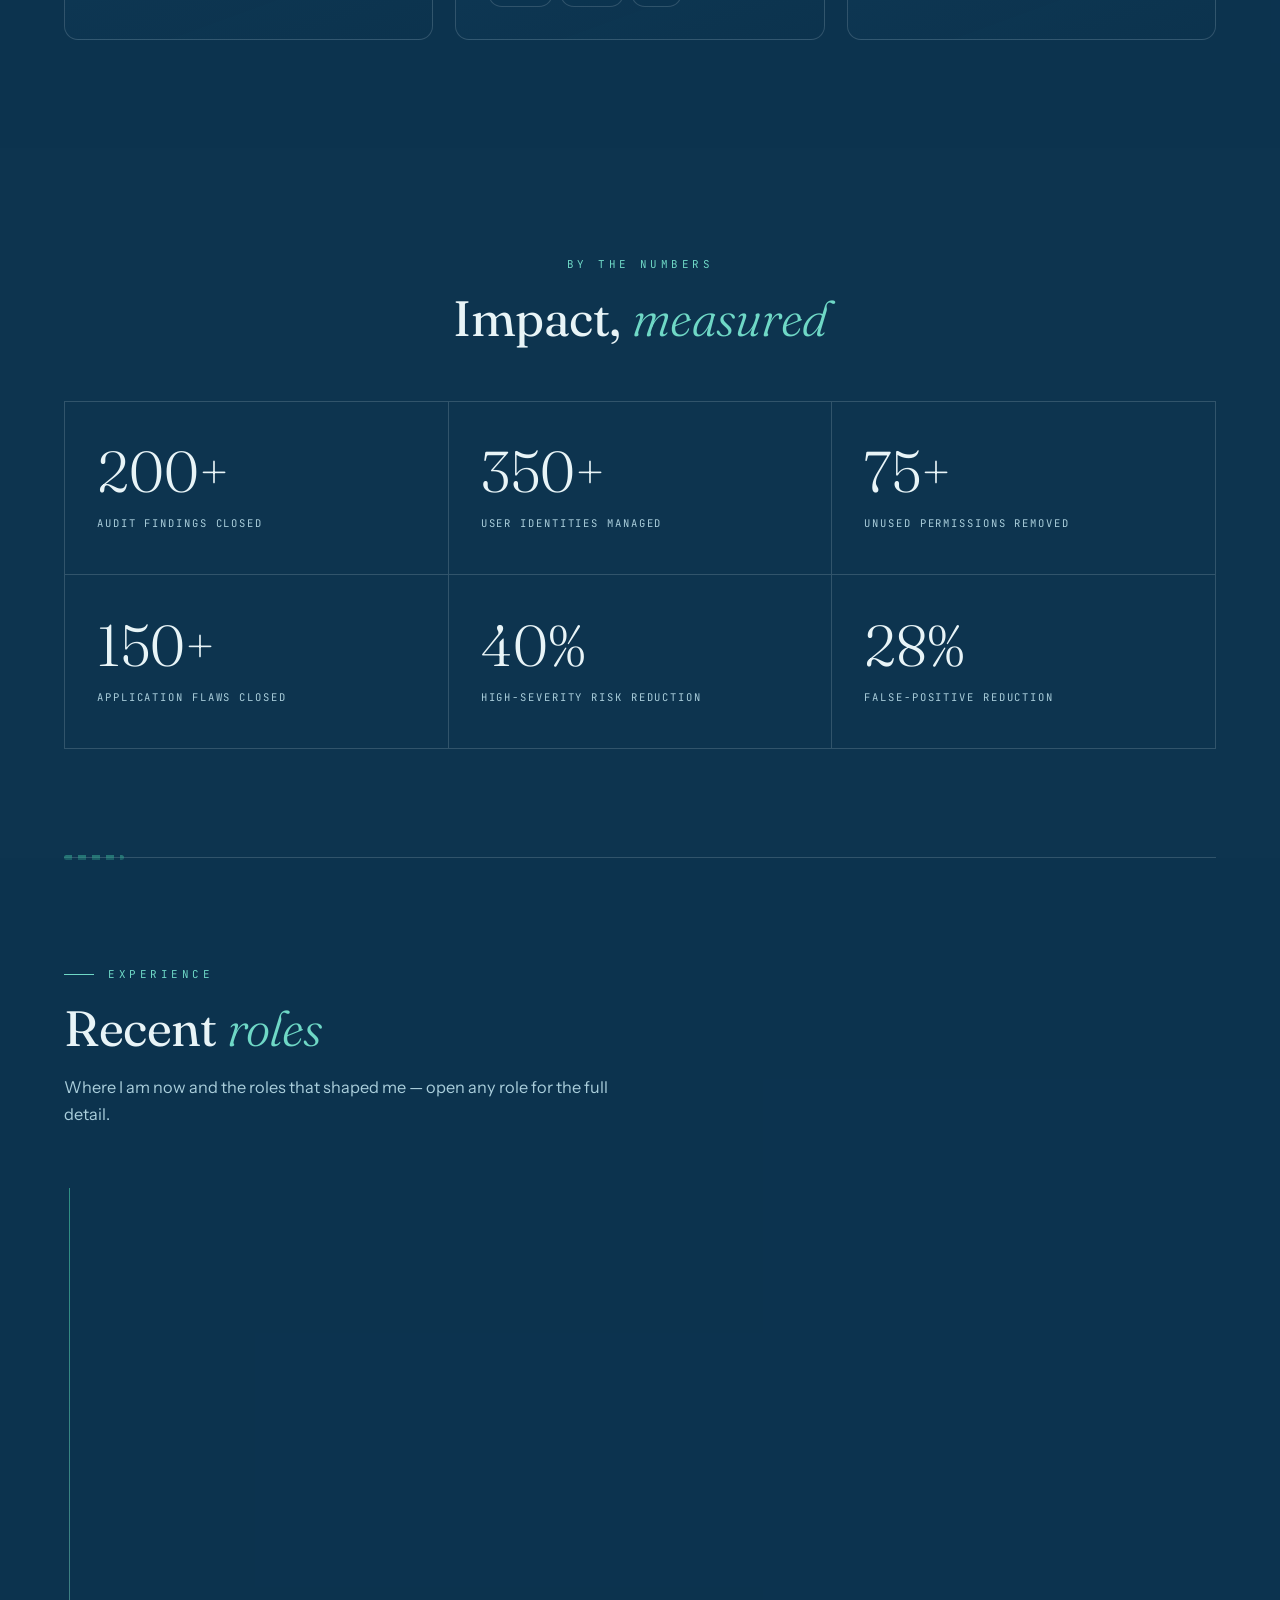
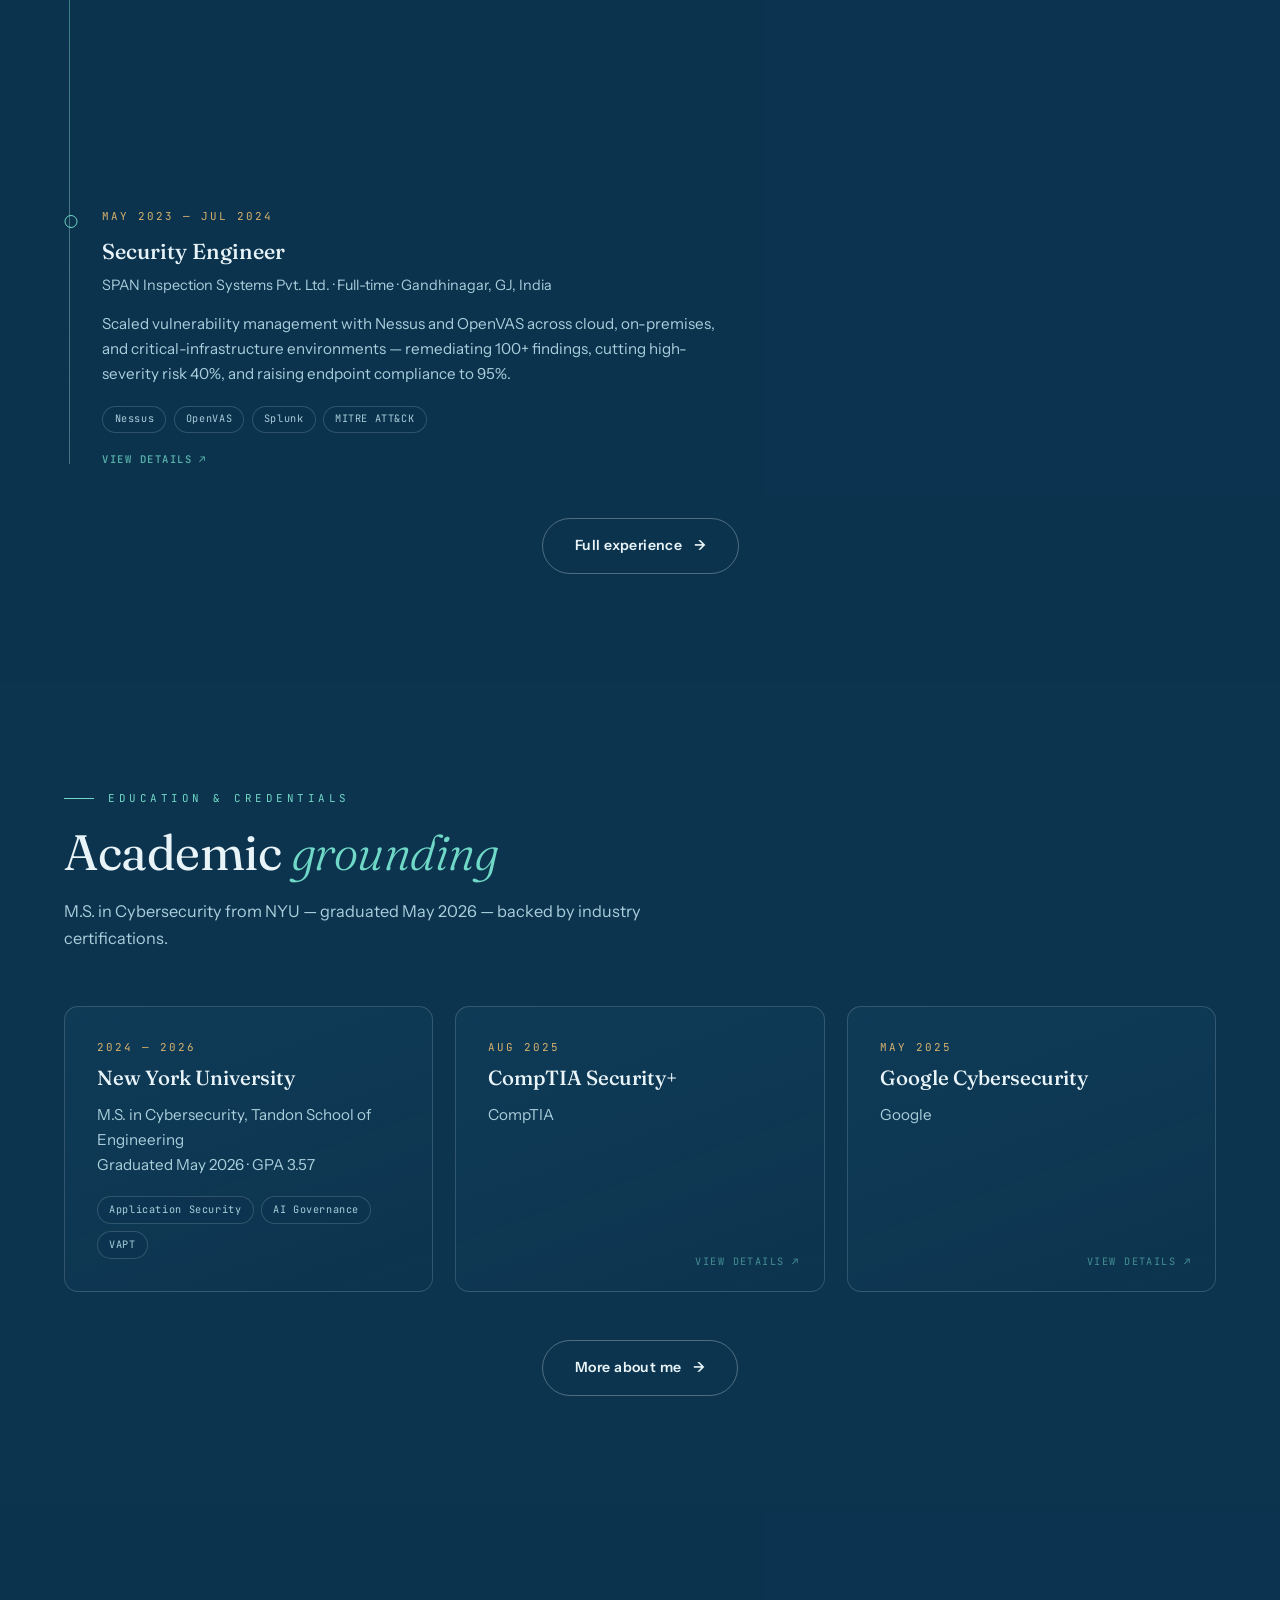
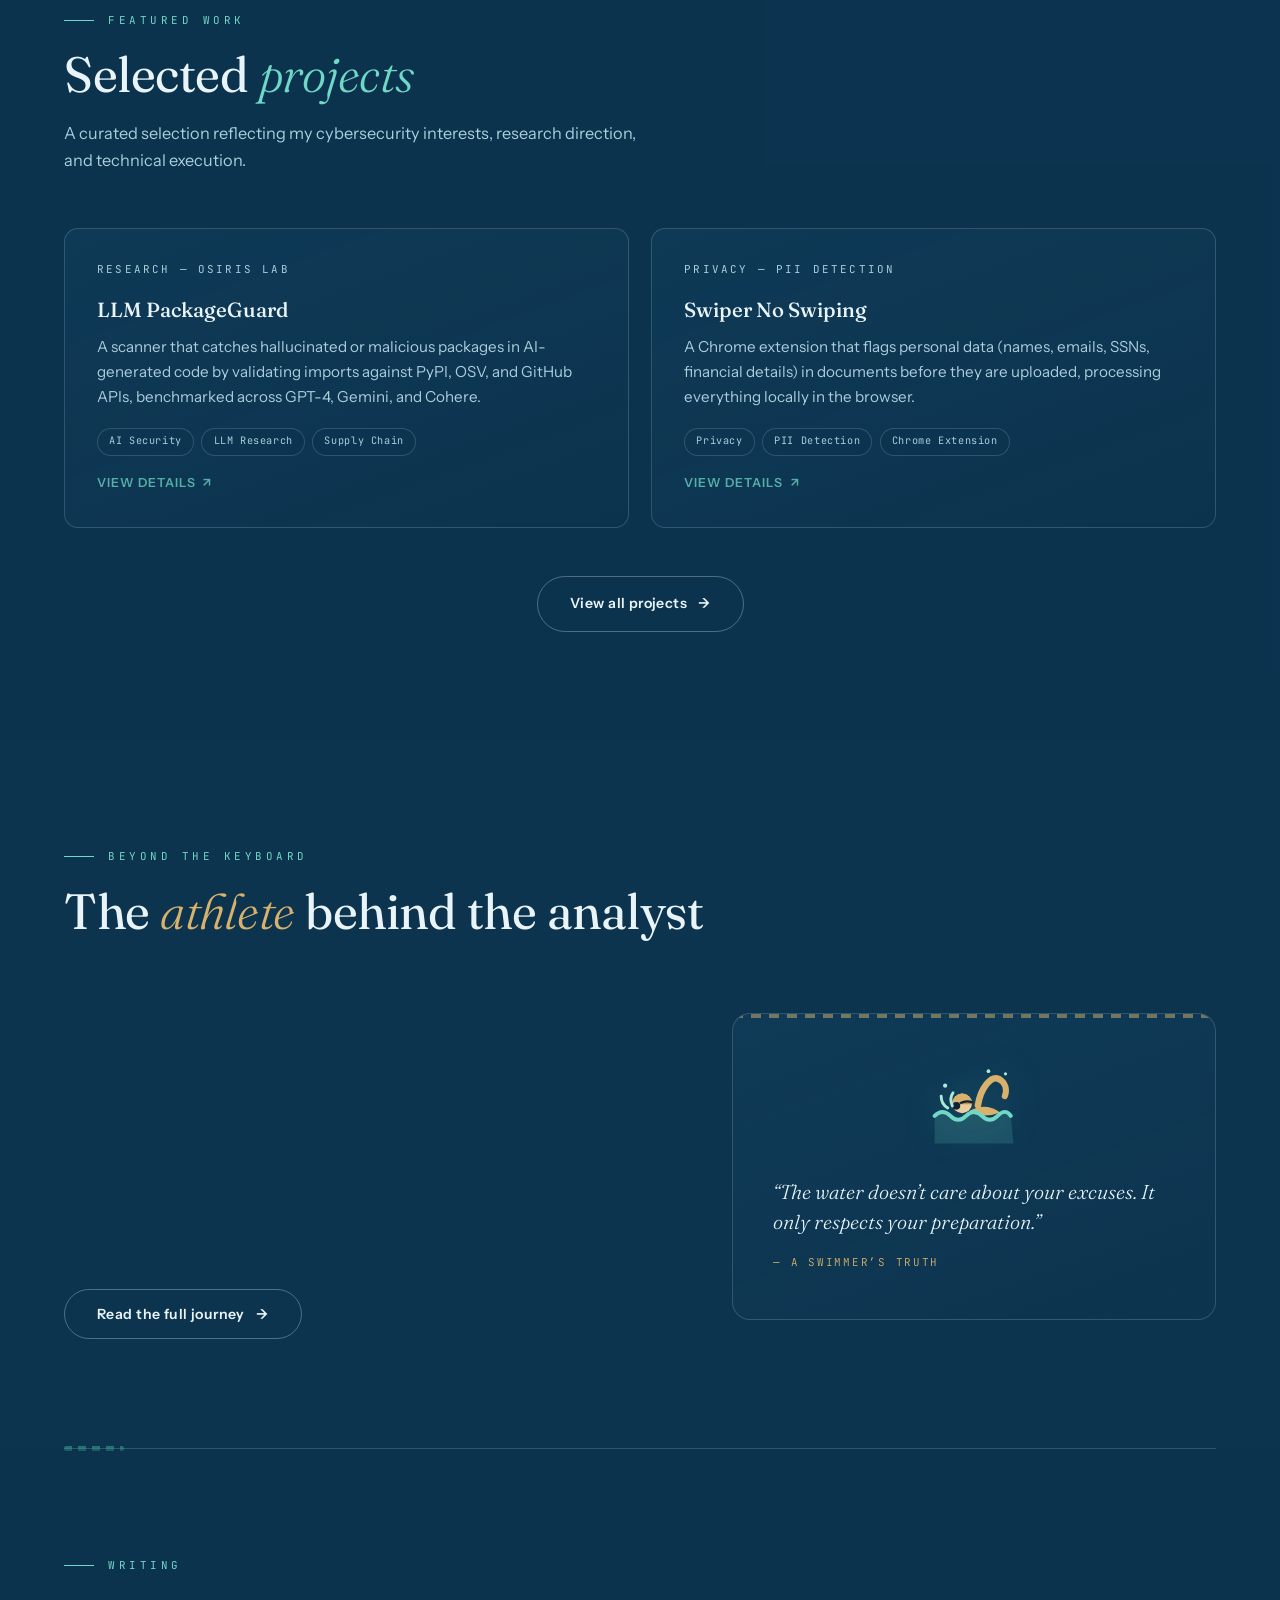
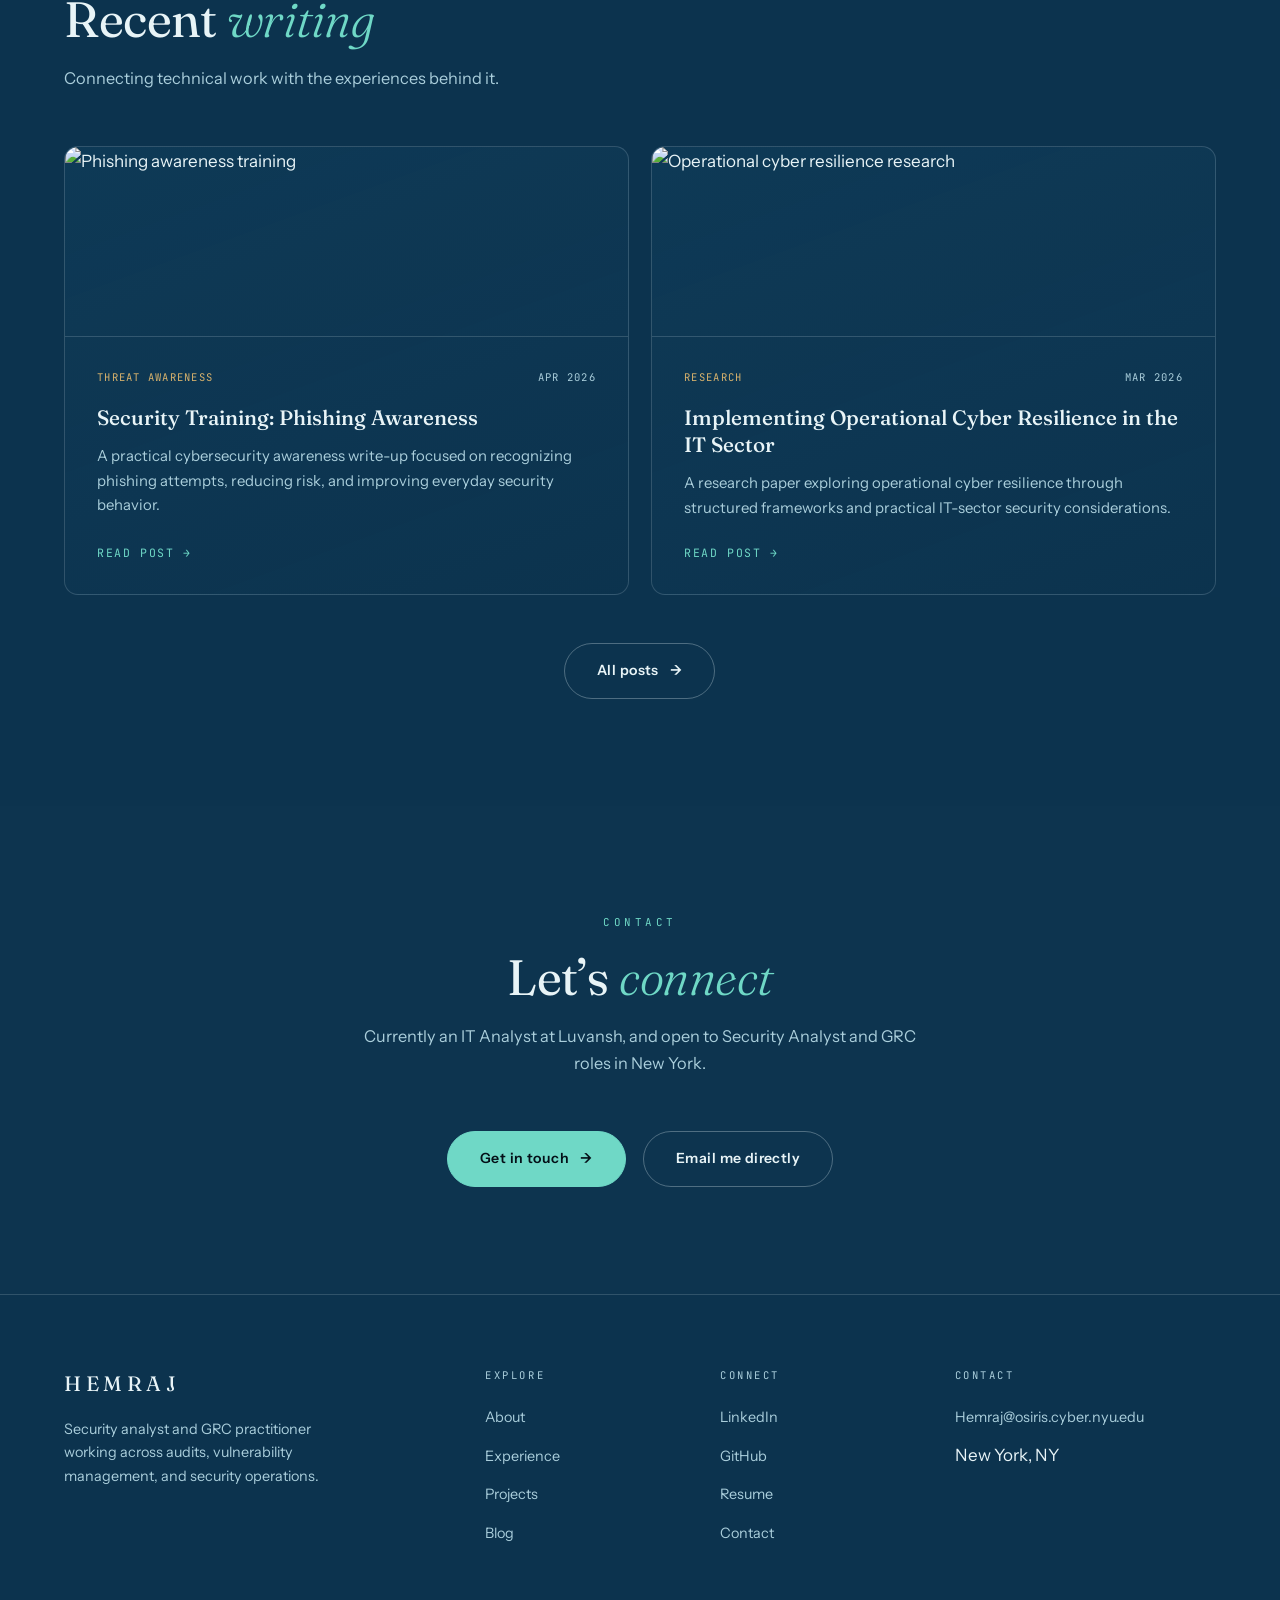
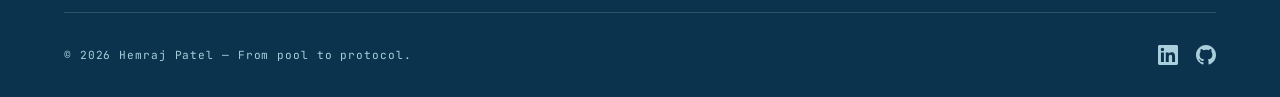
==== commit d29dd599: "Correct NYU admin dates and drop leftover "engineer" positioning - Graduate Administrative Assistant" ====
--- a/index.html
+++ b/index.html
@@ -287,7 +287,7 @@
   <section class="section">
     <div class="section-header reveal">
       <span class="section-label">Beyond the keyboard</span>
-      <h2 class="section-title">The <em class="gold">athlete</em> behind the engineer</h2>
+      <h2 class="section-title">The <em class="gold">athlete</em> behind the analyst</h2>
     </div>
     <div class="split-layout">
       <div class="split-content reveal">
